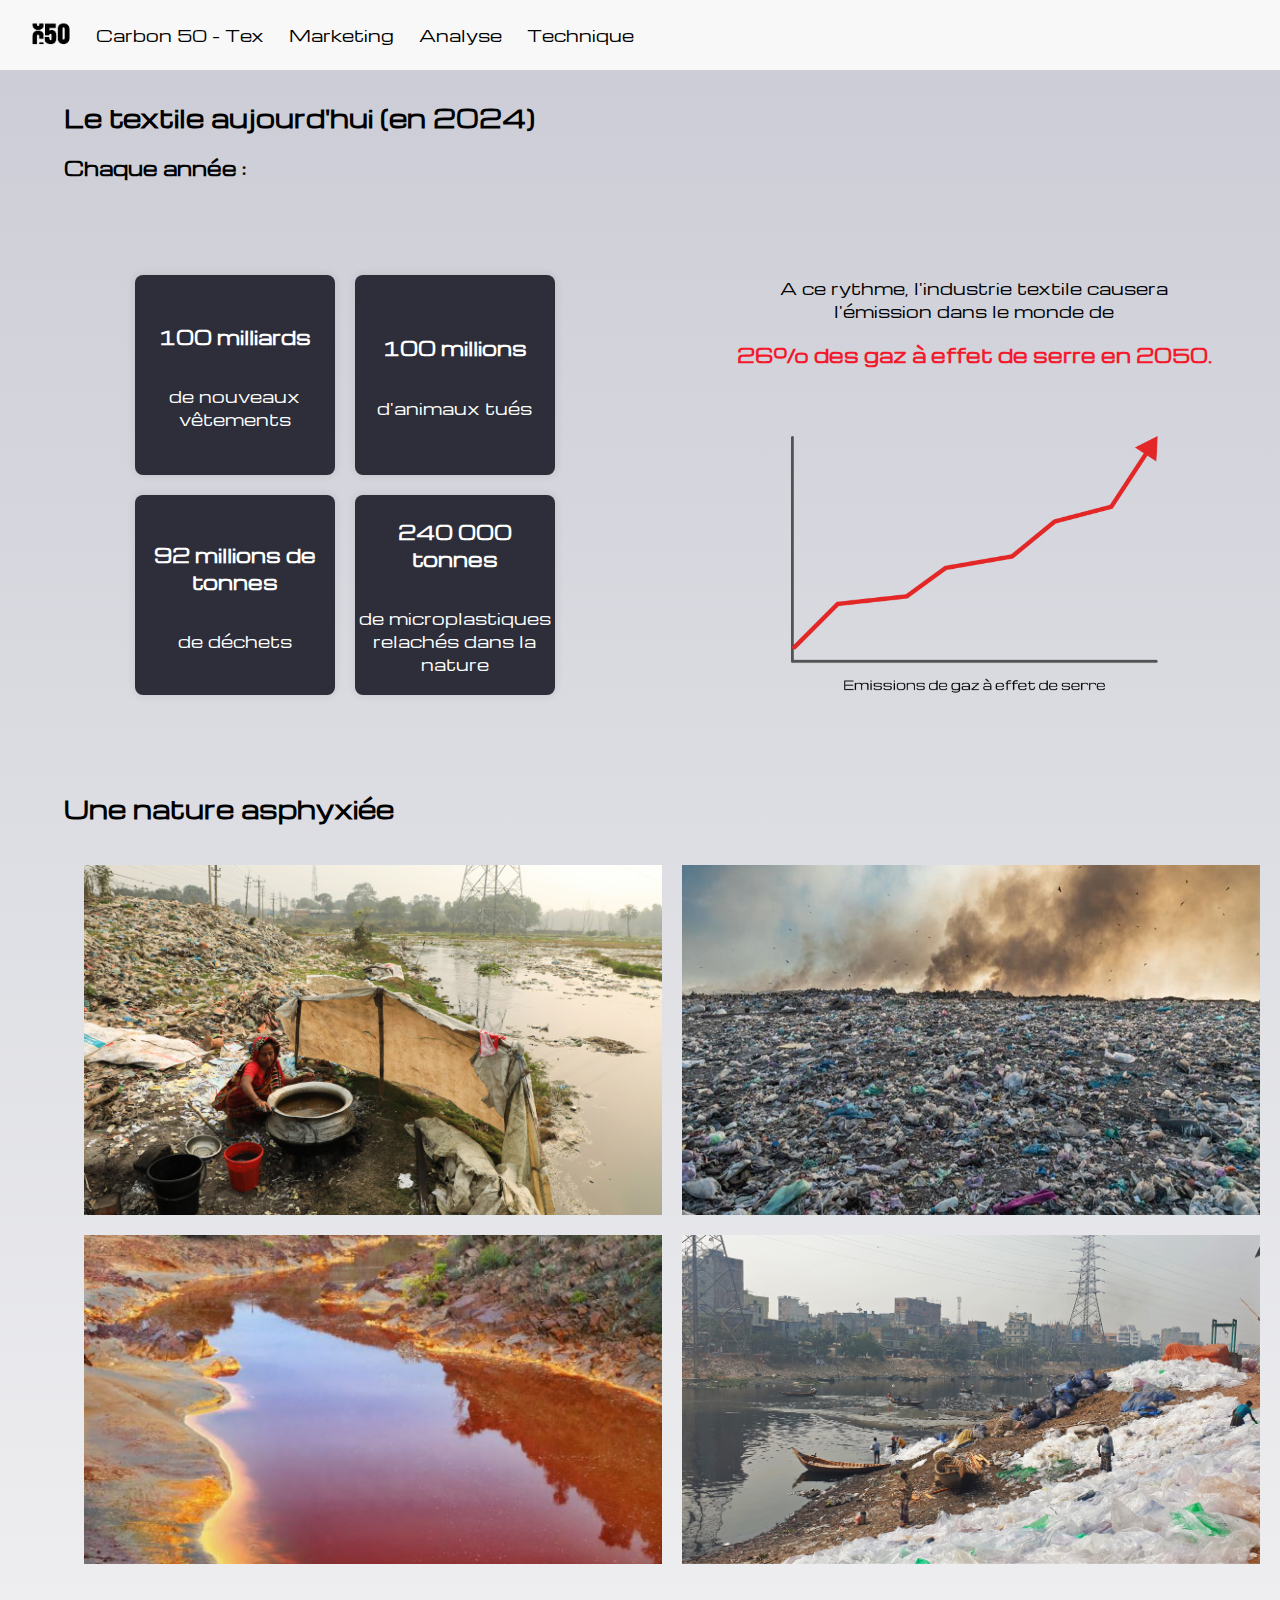
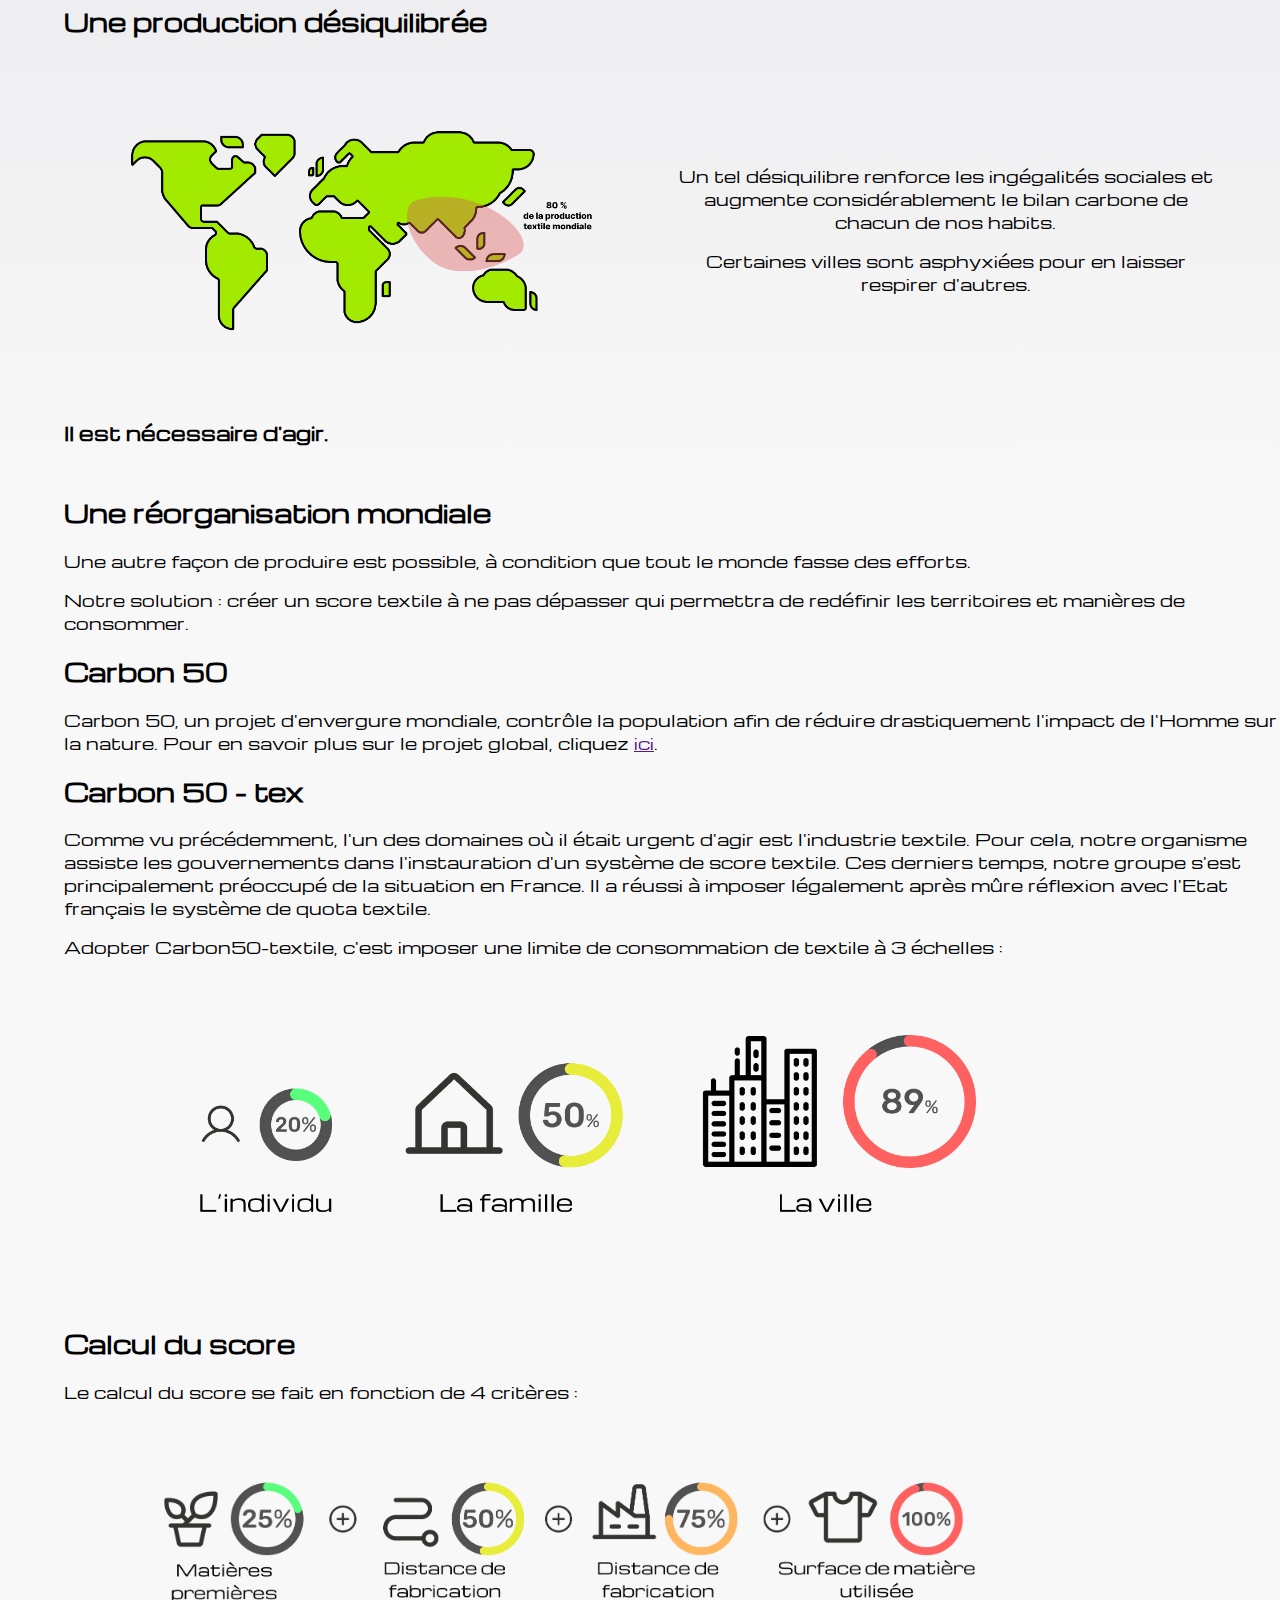
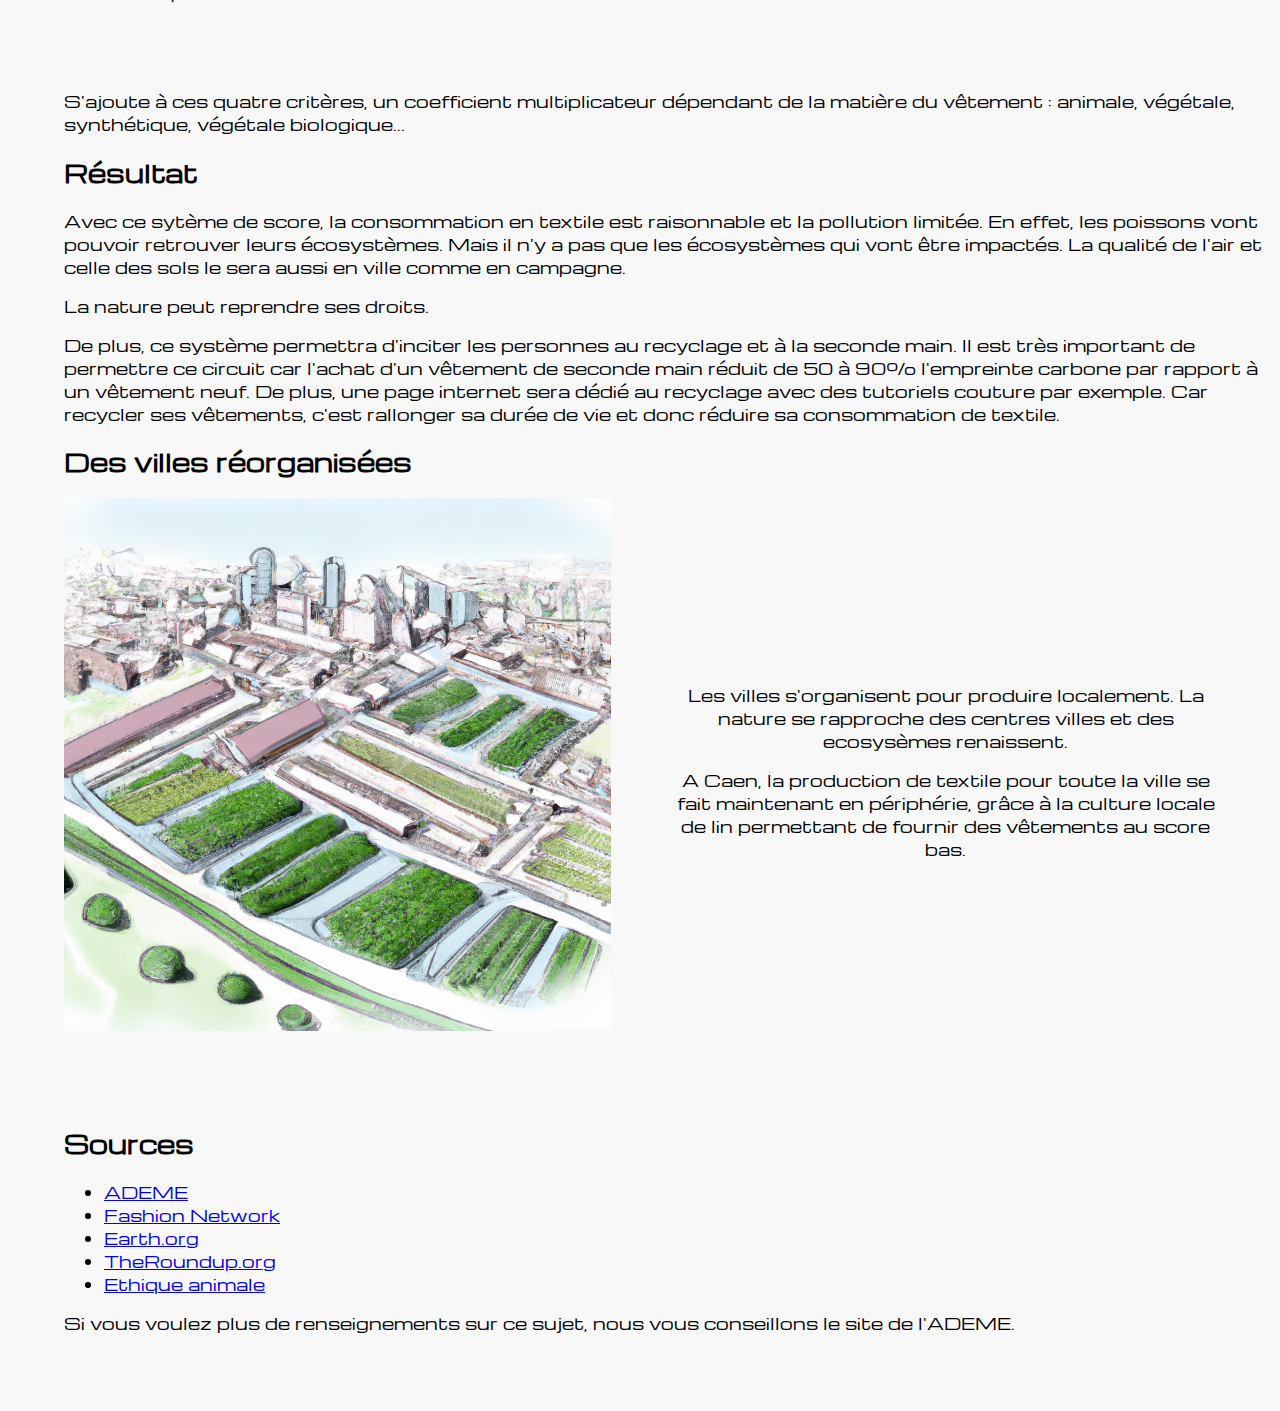
==== pages/analyse.html @ 2a88c311 "updating style" ====
<!DOCTYPE html>
<html lang="fr">

<head>
    <title>Analyse</title>
    <link rel="stylesheet" href="../analyse.css">
    <meta charset="utf-8">
</head>

<body>
    <header>
        <a href="../index.html"><img src="../assets/logoC50.png" class="logo-img"></a>
        <nav>
            <ul>
                <li><a href="../index.html">Carbon 50 - Tex</a></li>
                <li><a href="marketing.html">Marketing</a></li>
                <li><a href="analyse.html">Analyse</a></li>
                <li><a href="technique.html">Technique</a></li>
            </ul>
        </nav>
    </header>

    <div class="today-container">
        <div class="content">
            <h2>Le textile aujourd'hui (en 2024)</h2>
            <h3>Chaque année :</h3>
            <div class="origins-container">
                <div class="squares-container">
                    <div class="square">
                        <h3>100 milliards</h3>
                        <p>de nouveaux vêtements</p>
                    </div>

                    <div class="square">
                        <h3>100 millions</h3>
                        <p>d'animaux tués</p>
                    </div>

                    <div class="square">
                        <h3>92 millions de tonnes</h3>
                        <p>de déchets</p>
                    </div>

                    <div class="square">
                        <h3>240 000 tonnes</h3>
                        <p>de microplastiques relachés dans la nature</p>
                    </div>
                </div>
                <div class="text-container">
                    <p>A ce rythme, l'industrie textile causera l'émission dans le monde de </p>
                    <h3>26% des gaz à effet de serre en 2050.</h3>
                    <div class="curve-container">
                        <img src="../assets/emissions-courbe.png" alt="courbe des emissions de CO2">
                    </div>
                </div>
            </div>
        </div>

        <div class="content">
            <h2>Une nature asphyxiée</h2>
            <div class="picture-gallery">
                <div class="picture">
                    <img src="../assets/bengladesh1.jpeg" alt="Image 1">
                    <div class="overlay">
                        <h3>A Dhaka au Bengladesh, 1,6 millions de personnes travaillent pour l'industrie du textile.
                        </h3>
                        <h3>Le droit du travail n'est pas respecté et le salaire moyen est de seulement 83 euros par
                            mois.
                        </h3>
                    </div>
                </div>

                <div class="picture">
                    <img src="../assets/bengladesh2.jpg" alt="Image 2">
                    <div class="overlay">
                        <h3>Les usines de textiles rejettent chaque année 600 000 tonnes de déchets dans la nature.</h3>
                    </div>
                </div>

                <div class="picture">
                    <img src="../assets/bengladesh3.jpg" alt="Image 3">
                    <div class="overlay">
                        <h3>A Dhaka, 3 rivières ont été reconnues comme "biologiquement mortes".</h3>
                        <h3>L'eau y est non potable et non utilisable pour l'agriculture.</h3>
                        <h3>Les écosystèmes aquatiques ainsi que les vies humaines en sont menacées.</h3>
                    </div>
                </div>

                <div class="picture">
                    <img src="../assets/bengladesh4.jpg" alt="Image 4">
                    <div class="overlay">
                        <h3>Le Bengladesh est considéré comme le pays le plus pollué du monde.</h3>
                        <h3>A Dhaka, le taux de particules fines dans l'air est 13 fois supérieur aux limites
                            recommandées
                            par l'Organisation Mondiale de la Santé.</h3>
                    </div>
                </div>
            </div>
        </div>
        <div class="content">
            <h2>Une production désiquilibrée</h2>
            <div class="origins-container">
                <div class="worldMap-container">
                    <img src="../assets/World Map.png" alt="world map">
                </div>
                <div class="text-container">
                    <p>Un tel désiquilibre renforce les ingégalités sociales et augmente considérablement le bilan
                        carbone
                        de chacun de nos habits.</p>
                    <p>Certaines villes sont asphyxiées pour en laisser respirer d'autres.</p>
                </div>
            </div>
        </div>
        <div class="content">
            <h3>Il est nécessaire d'agir.</h3>
        </div>
    </div>

    <div class="content">
        <h2>Une réorganisation mondiale</h2>
        <p>Une autre façon de produire est possible, à condition que tout le monde fasse des efforts.</p>
        <p>Notre solution : créer un score textile à ne pas dépasser qui permettra de redéfinir les territoires et
            manières de consommer.</p>
    </div>

    <div class="content">
        <h2>Carbon 50</h2>
        <p>Carbon 50, un projet d'envergure mondiale, contrôle la population afin de réduire drastiquement l'impact de
            l'Homme sur la nature.
            Pour en savoir plus sur le projet global, cliquez <a href="" target="_blank">ici</a>.
        </p>
    </div>

    <div class="content">
        <h2>Carbon 50 - tex</h2>
        <p>Comme vu précédemment, l'un des domaines où il était urgent d'agir est l'industrie textile. Pour cela, notre
            organisme assiste les
            gouvernements dans l'instauration d'un système de score textile.
            Ces derniers temps, notre groupe s'est principalement préoccupé de la situation en France.
            Il a réussi à imposer légalement après mûre réflexion avec l'Etat français le système de quota textile.
        </p>

        <p>Adopter Carbon50-textile, c'est imposer une limite de consommation de textile à 3 échelles : </p>


        <div class="score-container">
            <img src="../assets/score.png" alt="score illustration">
        </div>
    </div>

    <div class="content">
        <h2>Calcul du score</h2>

        <p>Le calcul du score se fait en fonction de 4 critères :</p>

        <div class="score-container">
            <img src="../assets/calcul-score.png" alt="calcul de score">
        </div>
        <p>S'ajoute à ces quatre critères, un coefficient multiplicateur dépendant de la matière du vêtement : animale,
            végétale, synthétique, végétale biologique...</p>
    </div>

    <div class="content">
        <h2>Résultat</h2>
        <p>Avec ce sytème de score, la consommation en textile est raisonnable et la pollution limitée.
            En effet, les poissons vont pouvoir retrouver leurs écosystèmes. Mais il n'y a pas que les écosystèmes qui
            vont être impactés.
            La qualité de l'air et celle des sols le sera aussi en ville comme en campagne.
        </p>
        <p>La nature peut reprendre ses droits.</p>
        <p>De plus, ce système permettra d'inciter les personnes au recyclage et à la seconde main.
            Il est très important de permettre ce circuit car l'achat d'un vêtement de seconde main réduit de 50 à 90%
            l'empreinte carbone par rapport à un vêtement neuf.
            De plus, une page internet sera dédié au recyclage avec des tutoriels couture par exemple. Car recycler ses
            vêtements, c'est rallonger sa durée de vie et donc réduire sa consommation de textile.
        </p>
    </div>

    <div class="content">
        <h2>Des villes réorganisées</h2>

        <div class="origins-container">

            <div class="worldMap-container">
                <img src="../assets/caen-futur.png" alt="Caen en 2050">
            </div>

            <div class="text-container">
                <p>Les villes s'organisent pour produire localement. La nature se rapproche des centres villes et des
                    ecosysèmes renaissent.</p>
                <p>A Caen, la production de textile pour toute la ville se fait maintenant en périphérie, grâce à la
                    culture
                    locale de lin permettant de fournir des vêtements au score bas.
                </p>
            </div>
        </div>
    </div>

    <div class="content">
        <div class="sources-container">
            <h2>Sources</h2>

            <ul>
                <li><a href="https://librairie.ademe.fr/cadic/4367/lrdml_expo_affiche_a2_conception_version_def.pdf"
                        target="_blank">ADEME</a></li>
                <li><a href="https://fr.fashionnetwork.com/news/Le-bangladesh-pourrait-economiser-un-demi-milliard-de-dollars-en-recyclant-son-coton,1311708.html#:~:text=Une%20étude%20du%20CFP%20réalisée,tonnes%20de%20coton%20100%25%20pur."
                        target="_blank">Fashion Network</a></li>
                <li><a href="https://earth.org/statistics-about-fast-fashion-waste/" target="_blank">Earth.org</a></li>
                <li><a href="https://theroundup.org/textile-waste-statistics/" target="_blank">TheRoundup.org</a></li>
                <li><a href="https://www.animal-ethics.org/animaux-utilises-pour-habillement-introduction/#:~:text=Les%20élevages%20d'animaux%20à,des%20comportements%20stéréotypés%20et%20cannibales."
                        target="_blank">Ethique animale</a></li>
            </ul>
            <p>Si vous voulez plus de renseignements sur ce sujet, nous vous conseillons le site de l'ADEME.</p>
        </div>
    </div>
</body>

</html>
---- analyse.css ----
/* Defining font */
@font-face {
    font-family: 'Michroma';
    src: url('font/Michroma-Regular.woff2') format('woff2');
    font-weight: normal;
    font-style: normal;
}

header {
    display: flex;
    position: sticky;
    padding-left: 2%;
    padding-top: 10px;
    padding-bottom: 10px;
    top: 0;
    z-index: 1;
    left: 0;
    right: 0;
    height: 50px;
    line-height: 50px;
    background-color: #F8F8F8;
    font-family: 'Michroma', sans-serif;
}

header * {
    display: inline;
    height: 50px;
}

header ul {
    padding: 0;
}

header li {
    margin-left: 20px;
}

header a {
    color: black;
    text-decoration: none;
}

header a:hover {
    color: #BF0B1A;
}

body {
    background-color: #F8F8F8;
    font-family: 'Michroma', sans-serif;
    overflow-x:hidden;
    margin: 0;
}

.today-container {
    background: linear-gradient(180deg, rgba(204,205,214,1) 0%, rgba(248,248,248,1) 100%);
    padding-bottom: 10px;
    padding-top: 10px;
}

.origins-container {
    display: flex;
    justify-content: space-around;
    align-items: center;
}

.content {
    margin-left: 5%;
}

.squares-container {
    display: flex;
    flex-wrap: wrap;
    align-items: flex-start;
    width : 50%;
    margin-left: 5%;
}

.square {
    width: 200px;
    height: 200px;
    background-color: #2D2E39;
    margin: 10px;

    display: flex;
    flex-direction: column;
    justify-content: center;
    align-items: center;

    color : white;

    border-radius: 8px;
    box-shadow: 0 0 10px rgba(0, 0, 0, 0.1);
}

.square p, .square h3 {
    text-align: center;
}

.square:hover h3 {
    color : #f21a2c;
}

.text-container {
    width: 45%;
    padding : 5%;
    text-align: center;
}

.text-container h3 {
    text-align: center;
}

.curve-container img {
    flex: 1;
    width : 75%;
    padding-top: 10%;
}

.text-container h3 {
    color: #f21a2c;
}

/*Picture gallery*/

.picture-gallery {
    display: grid;
    grid-template-columns: repeat(2, 1fr);
    gap: 20px;
    padding: 20px;
}

.picture {
    position: relative;
    overflow: hidden;
}

.picture img {
    width: 100%;
    transition: transform 0.3s;
    object-fit: over;
    height: 100%;
}

.overlay {
    position: absolute;
    top: 0;
    left: 0;
    width: 100%;
    height: 100%;
    display: flex;
    flex-direction: column;
    justify-content: center;
    align-items: center;
    background: rgba(0, 0, 0, 0.7);
    opacity: 0;
    transition: opacity 0.3s;
}

.overlay h3 {
    color: #fff;
    margin: 0;
    padding: 2%;
}

.picture:hover img {
    transform: scale(1.1);
}

.picture:hover .overlay {
    opacity: 1;
}
/* end of image gallery */

.worldMap-container img {
    width: 100%;
    height: auto;
}

.worldMap-container {
    display: flex;
    flex-wrap: wrap;
    align-items: flex-start;
    width : 45%;
}

.score-container img {
    width : 70%;
    padding: 5%;
}

.sources-container {
    padding-bottom: 5%;
    padding-top: 5%;
}
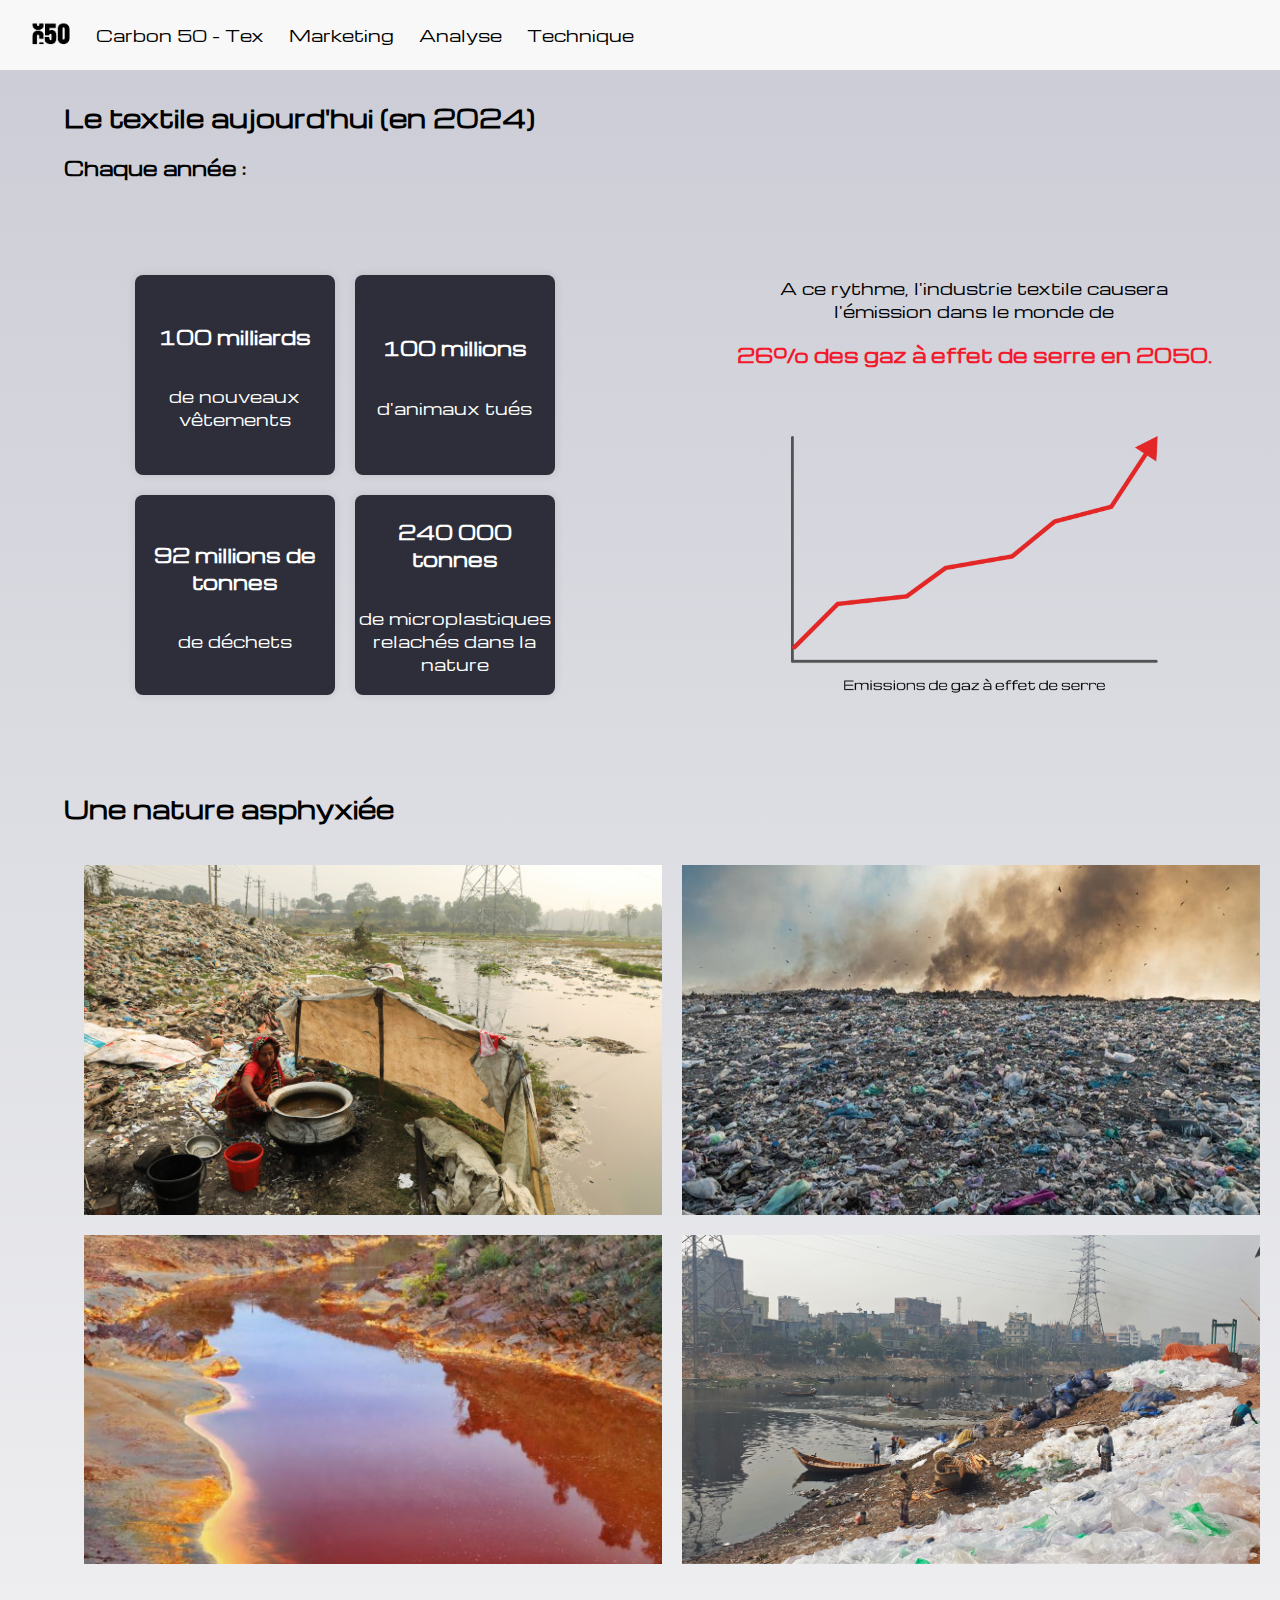
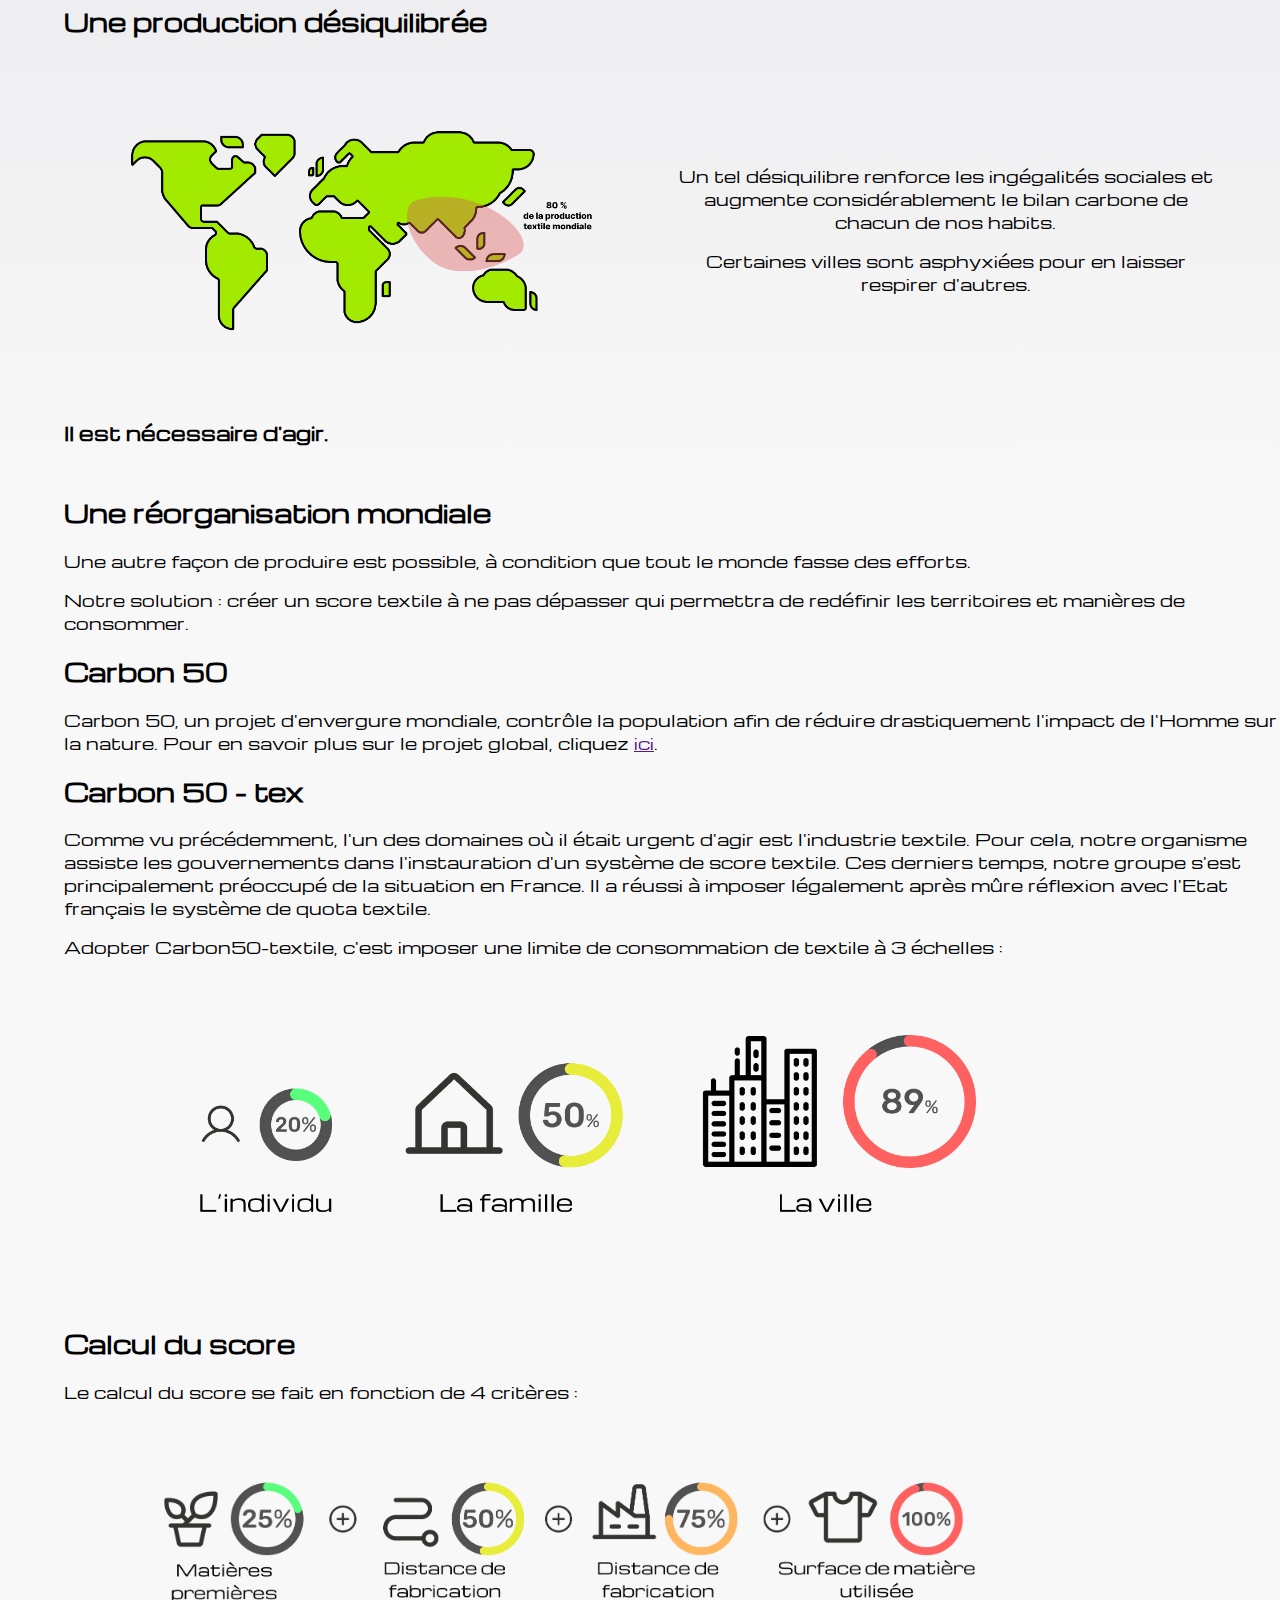
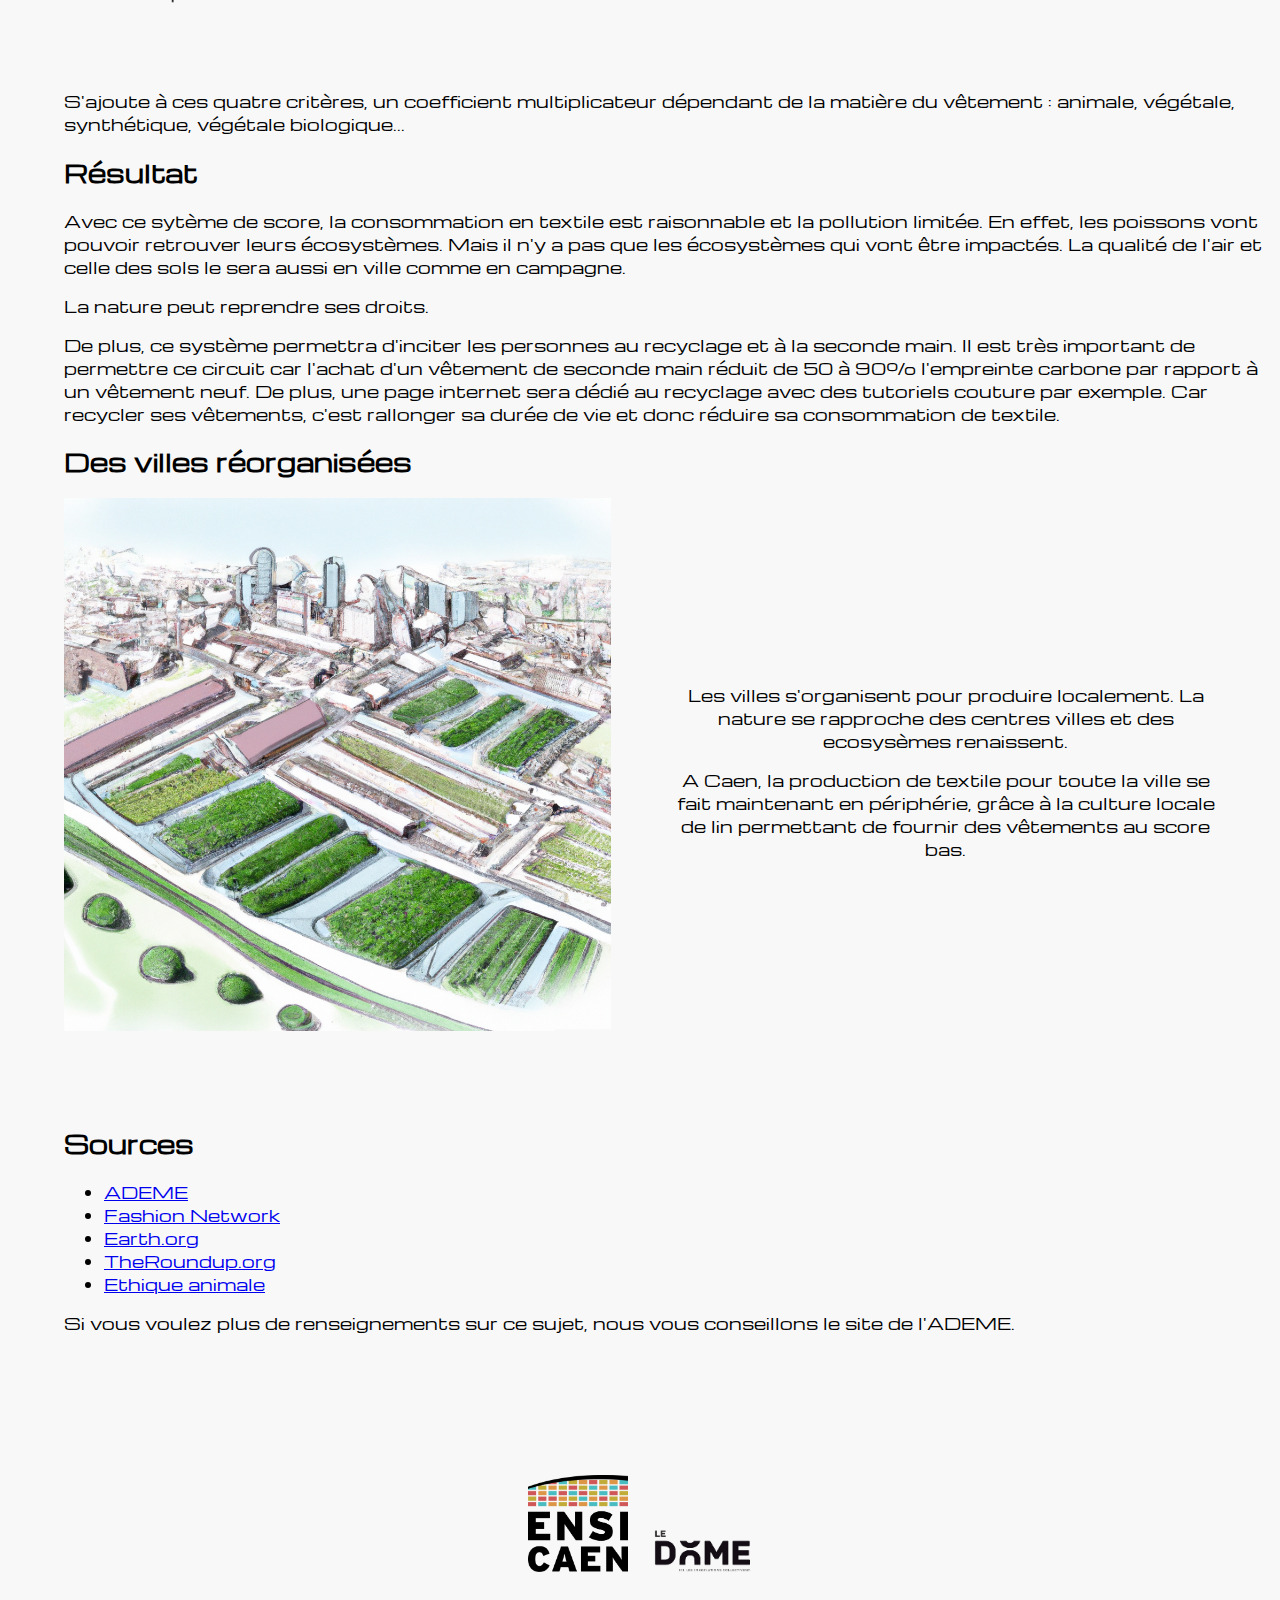
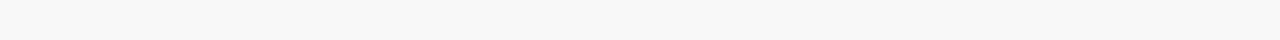
==== commit 947d7895: "updating story stylling" ====
--- a/pages/analyse.html
+++ b/pages/analyse.html
@@ -213,7 +213,12 @@
             <p>Si vous voulez plus de renseignements sur ce sujet, nous vous conseillons le site de l'ADEME.</p>
         </div>
     </div>
+
+    <footer>
+        <img class="logo" src="../assets/ensi.png" alt="Ensi Caen">
+        <img class="logo" src="../assets/dome.png" alt="Le dome">
+    </footer>
+
 </body>
 
-</html>
-
+</html>--- a/analyse.css
+++ b/analyse.css
@@ -47,12 +47,12 @@
 body {
     background-color: #F8F8F8;
     font-family: 'Michroma', sans-serif;
-    overflow-x:hidden;
+    overflow-x: hidden;
     margin: 0;
 }
 
 .today-container {
-    background: linear-gradient(180deg, rgba(204,205,214,1) 0%, rgba(248,248,248,1) 100%);
+    background: linear-gradient(180deg, rgba(204, 205, 214, 1) 0%, rgba(248, 248, 248, 1) 100%);
     padding-bottom: 10px;
     padding-top: 10px;
 }
@@ -71,7 +71,7 @@
     display: flex;
     flex-wrap: wrap;
     align-items: flex-start;
-    width : 50%;
+    width: 50%;
     margin-left: 5%;
 }
 
@@ -86,23 +86,24 @@
     justify-content: center;
     align-items: center;
 
-    color : white;
+    color: white;
 
     border-radius: 8px;
     box-shadow: 0 0 10px rgba(0, 0, 0, 0.1);
 }
 
-.square p, .square h3 {
+.square p,
+.square h3 {
     text-align: center;
 }
 
 .square:hover h3 {
-    color : #f21a2c;
+    color: #f21a2c;
 }
 
 .text-container {
     width: 45%;
-    padding : 5%;
+    padding: 5%;
     text-align: center;
 }
 
@@ -112,7 +113,7 @@
 
 .curve-container img {
     flex: 1;
-    width : 75%;
+    width: 75%;
     padding-top: 10%;
 }
 
@@ -169,6 +170,7 @@
 .picture:hover .overlay {
     opacity: 1;
 }
+
 /* end of image gallery */
 
 .worldMap-container img {
@@ -180,11 +182,11 @@
     display: flex;
     flex-wrap: wrap;
     align-items: flex-start;
-    width : 45%;
+    width: 45%;
 }
 
 .score-container img {
-    width : 70%;
+    width: 70%;
     padding: 5%;
 }
 
@@ -193,3 +195,14 @@
     padding-top: 5%;
 }
 
+footer {
+    background-color: #F8F8F8;
+    padding: 5%;
+    text-align: center;
+}
+
+.logo {
+    width: 100px;
+    height: auto;
+    margin: 0 10px;
+}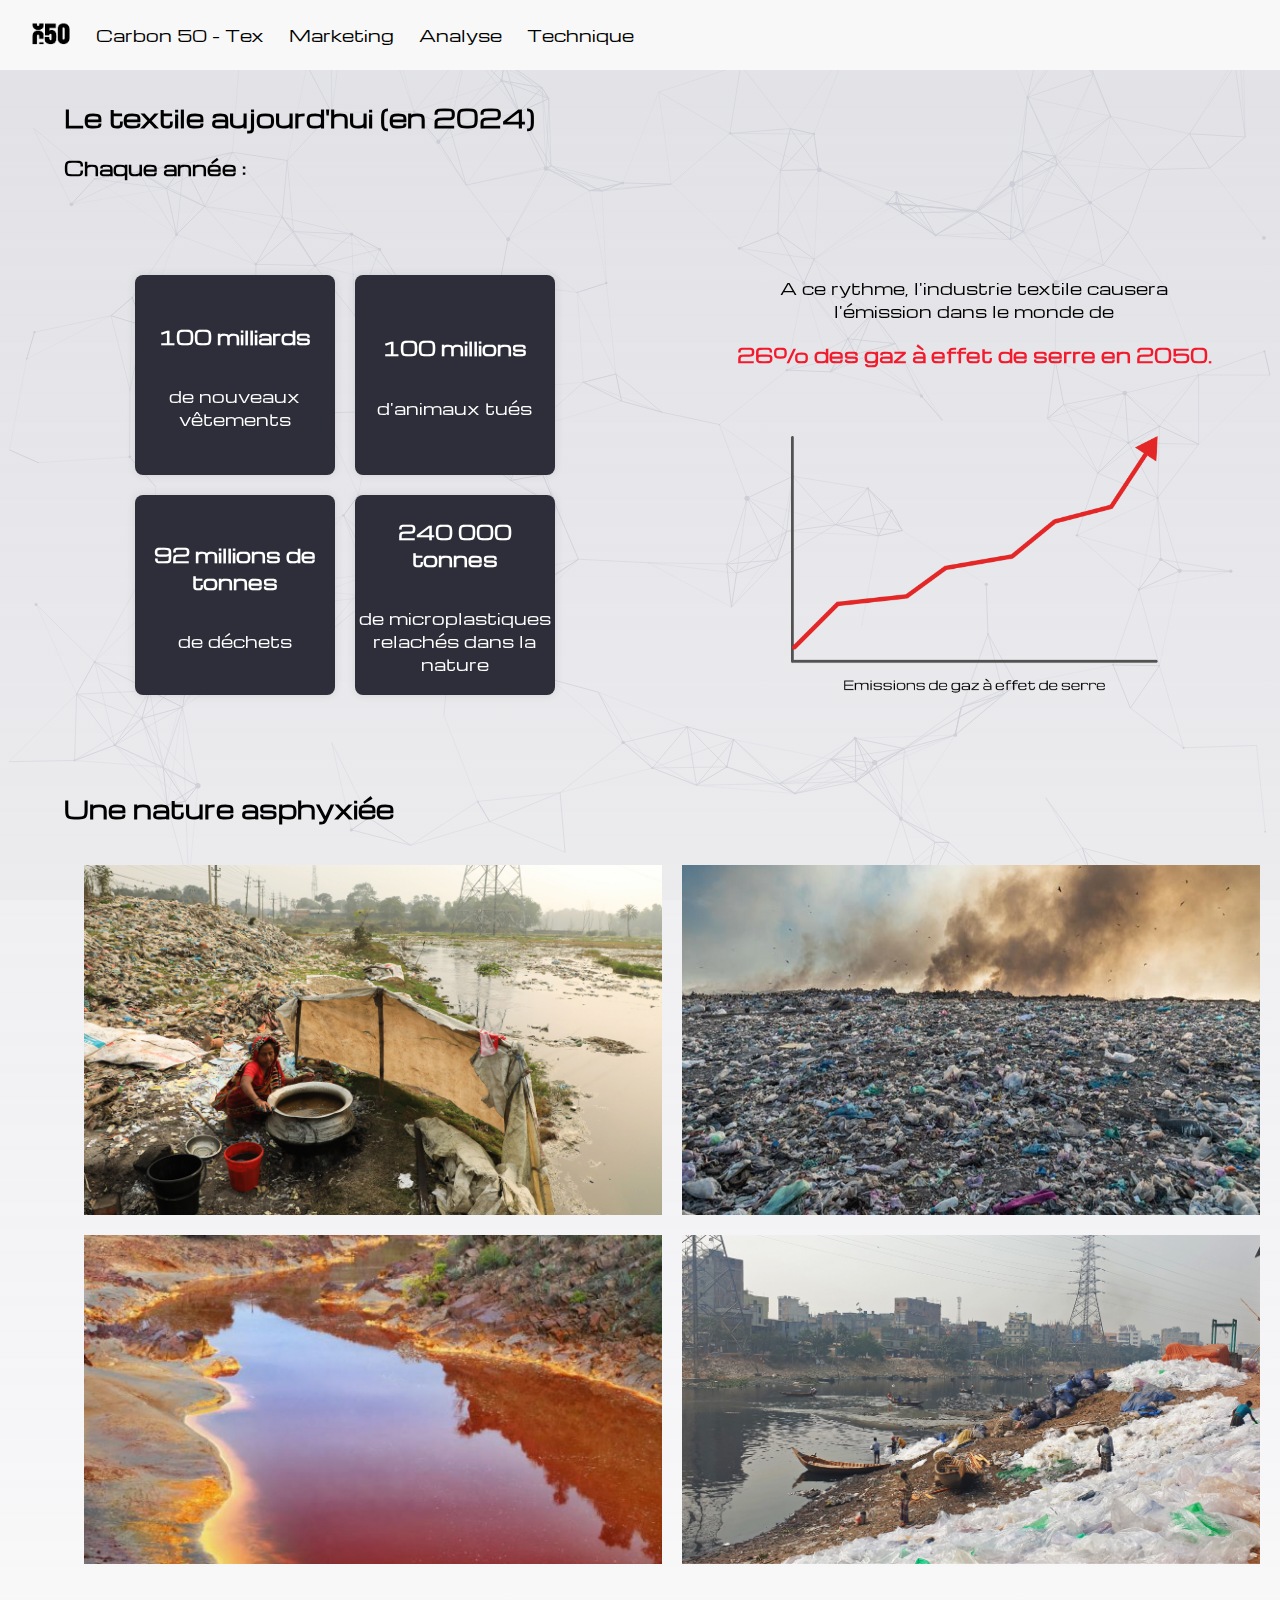
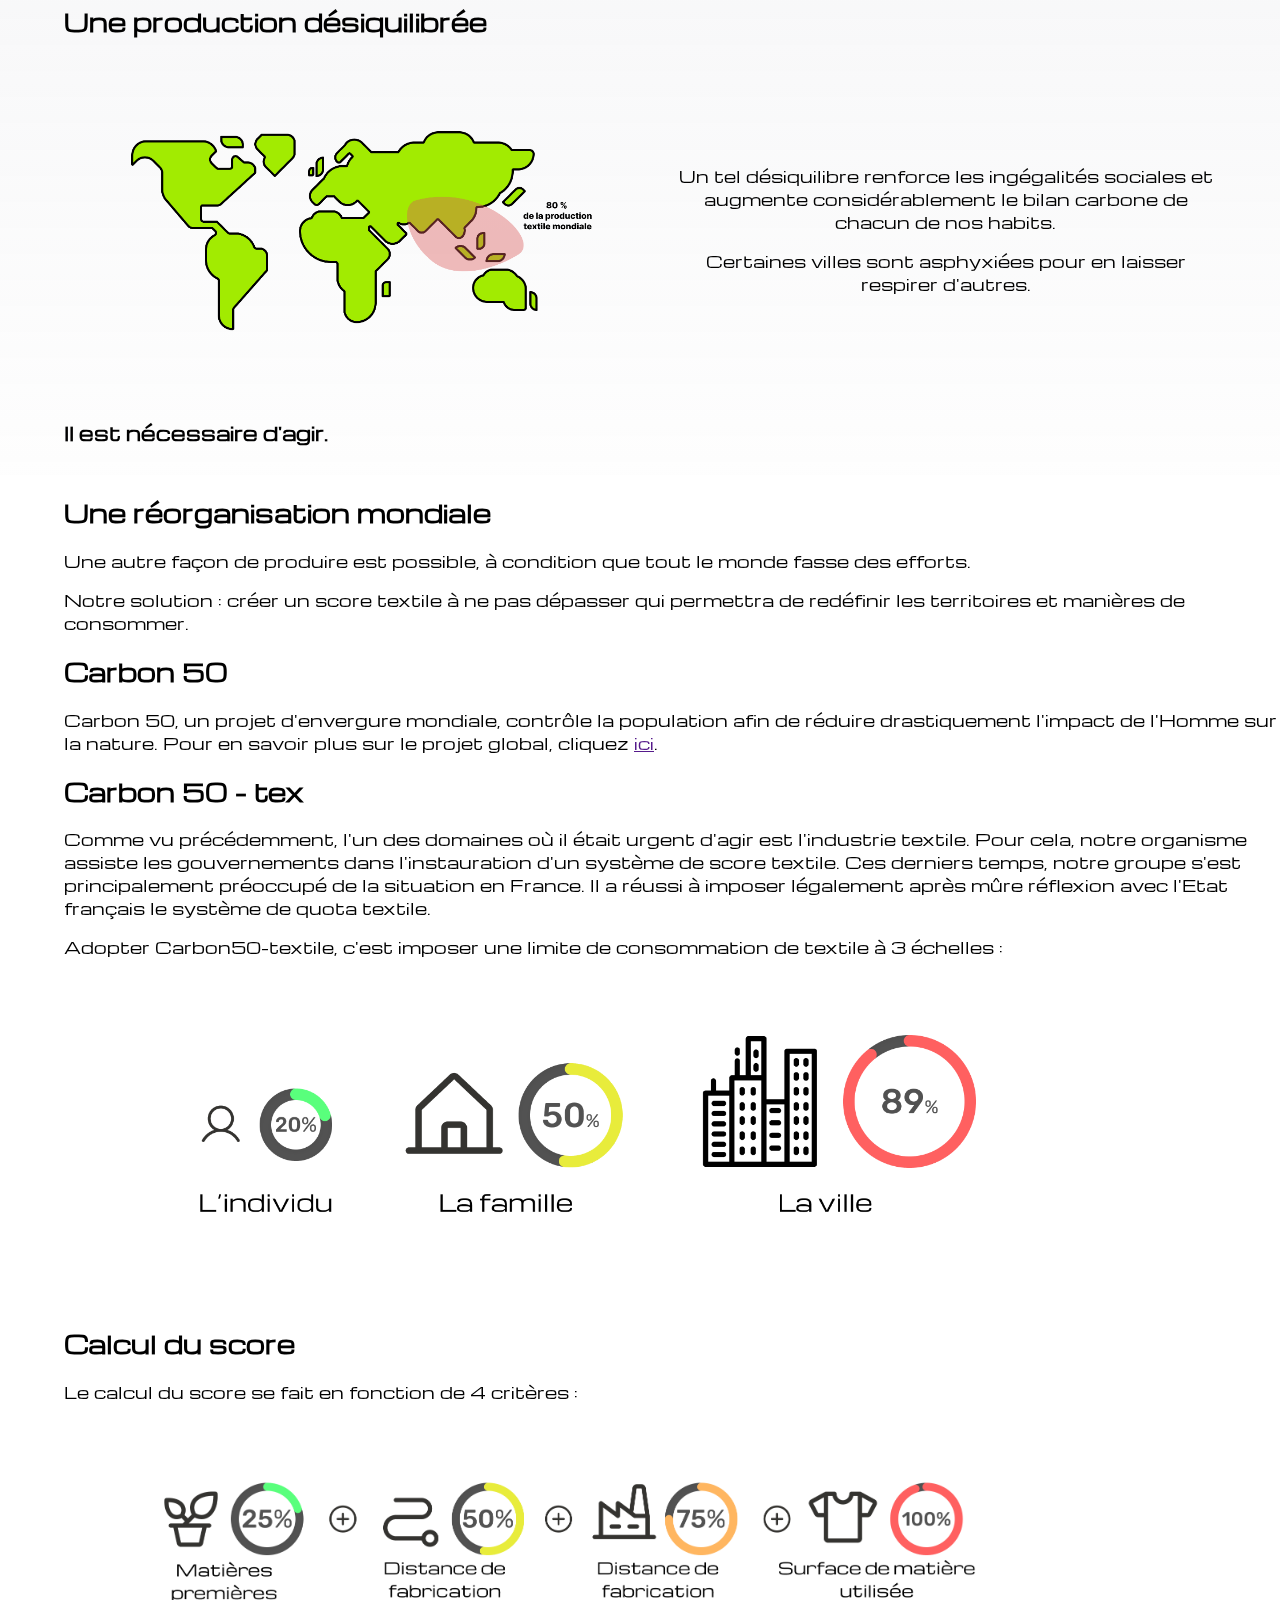
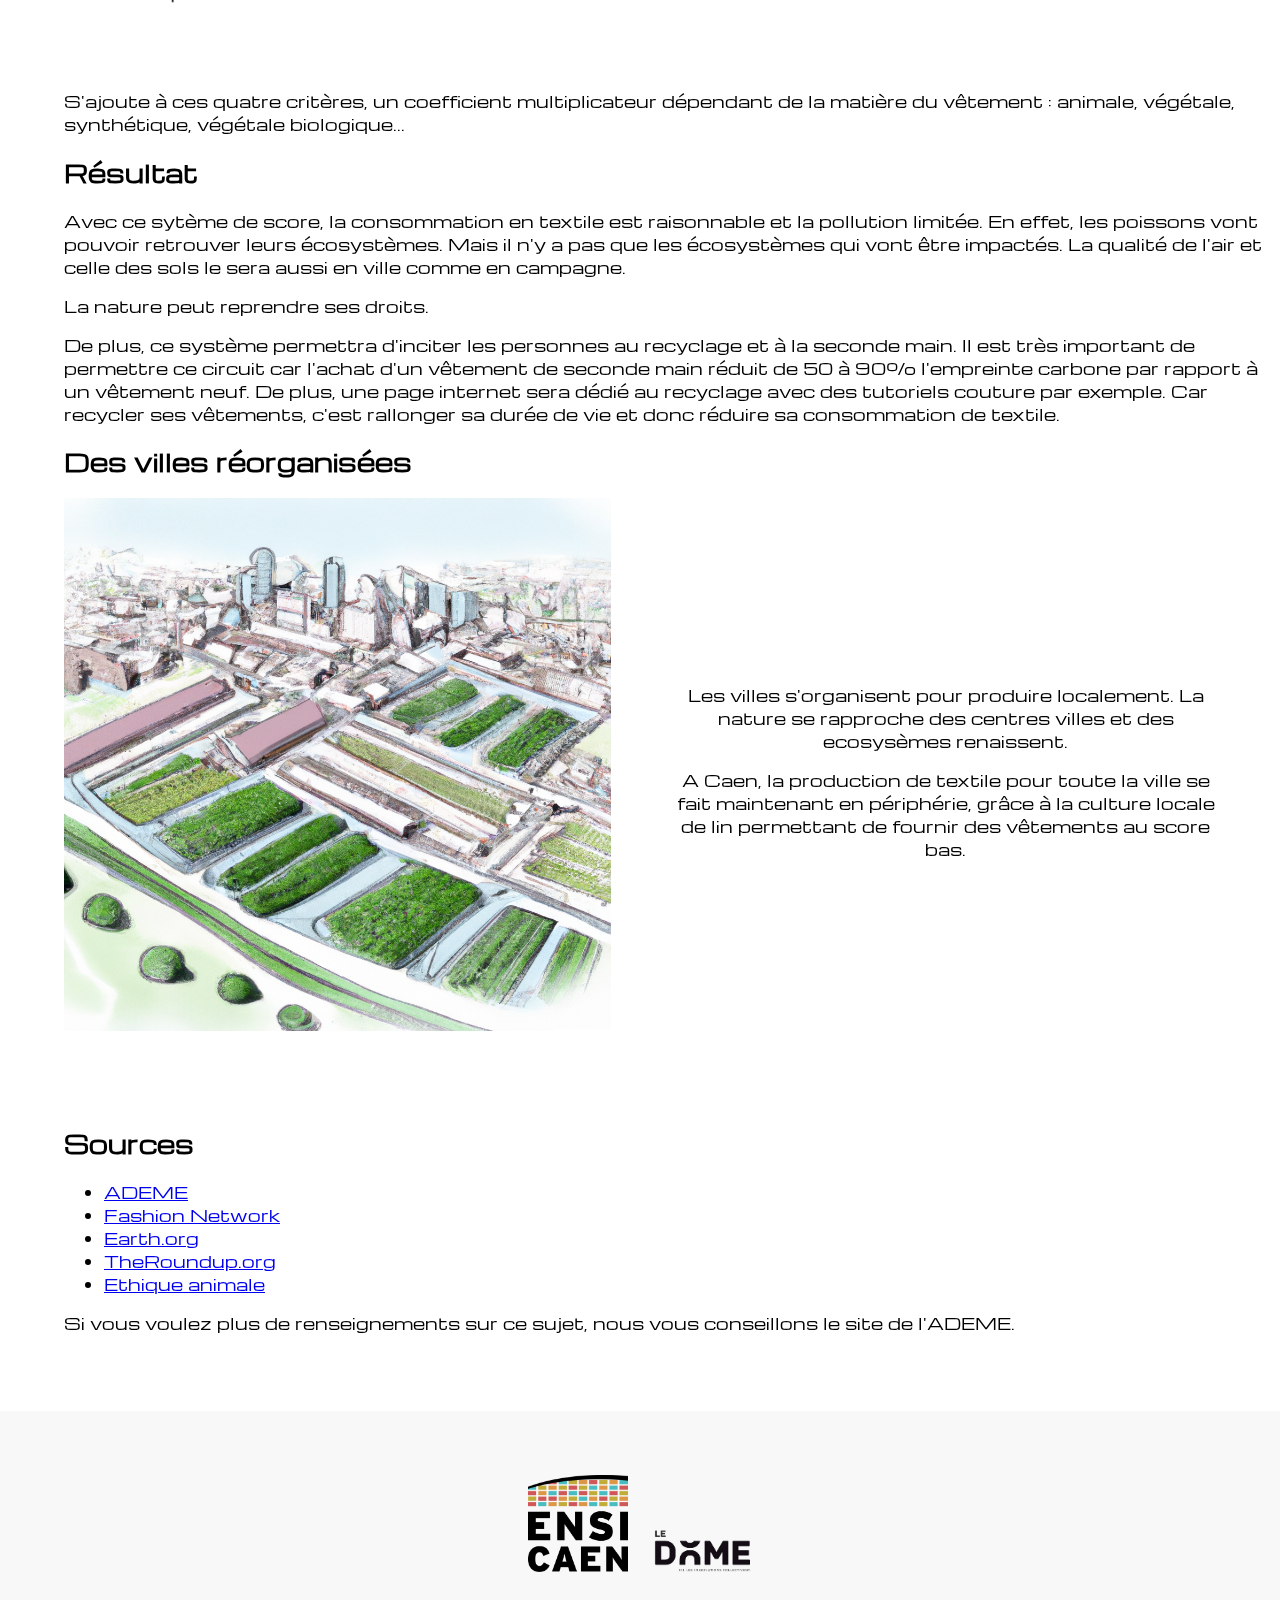
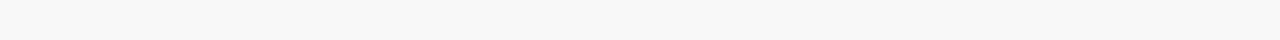
==== commit 6b897eab: "updating analyse style" ====
--- a/pages/analyse.html
+++ b/pages/analyse.html
@@ -8,6 +8,22 @@
 </head>
 
 <body>
+
+    <script>
+        window.
+            onload
+            = function () {
+                Particles.
+                    init
+                    ({
+                        selector:
+                            '.background',
+                        resize: true
+
+                    });
+            };
+    </script>
+
     <header>
         <a href="../index.html"><img src="../assets/logoC50.png" class="logo-img"></a>
         <nav>
@@ -219,6 +235,9 @@
         <img class="logo" src="../assets/dome.png" alt="Le dome">
     </footer>
 
+    <canvas class="background"></canvas>
+    <script src="../particles/particles.min.js"></script>
+
 </body>
 
 </html>--- a/analyse.css
+++ b/analyse.css
@@ -45,14 +45,23 @@
 }
 
 body {
-    background-color: #F8F8F8;
     font-family: 'Michroma', sans-serif;
     overflow-x: hidden;
     margin: 0;
 }
 
+.background {
+    position: fixed;
+    top: 0;
+    left: 0;
+    width: 100%;
+    height: 100%;
+    z-index: -1;
+    background-color: #F8F8F8;
+}
+
 .today-container {
-    background: linear-gradient(180deg, rgba(204, 205, 214, 1) 0%, rgba(248, 248, 248, 1) 100%);
+    background: linear-gradient(180deg, rgba(204, 205, 214, 0.5) 0%, rgba(248, 248, 248, 0.2) 100%);
     padding-bottom: 10px;
     padding-top: 10px;
 }
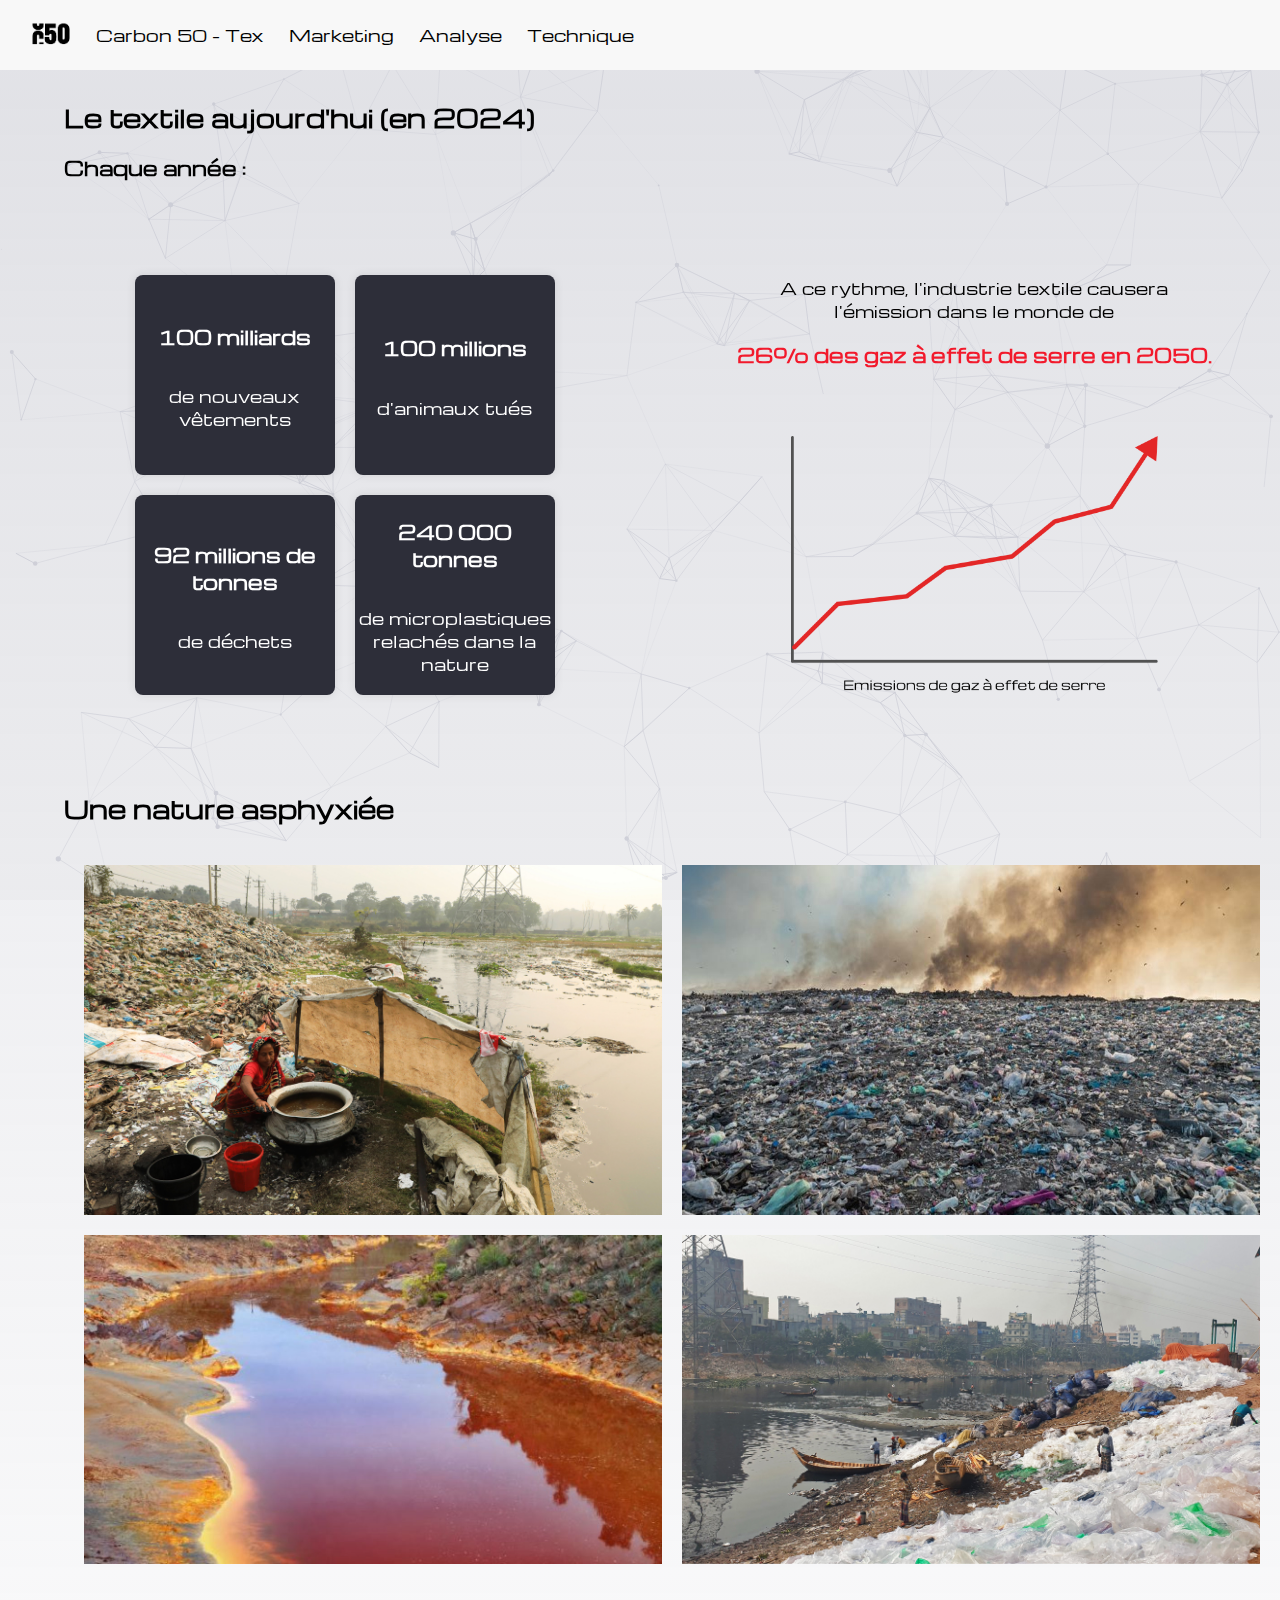
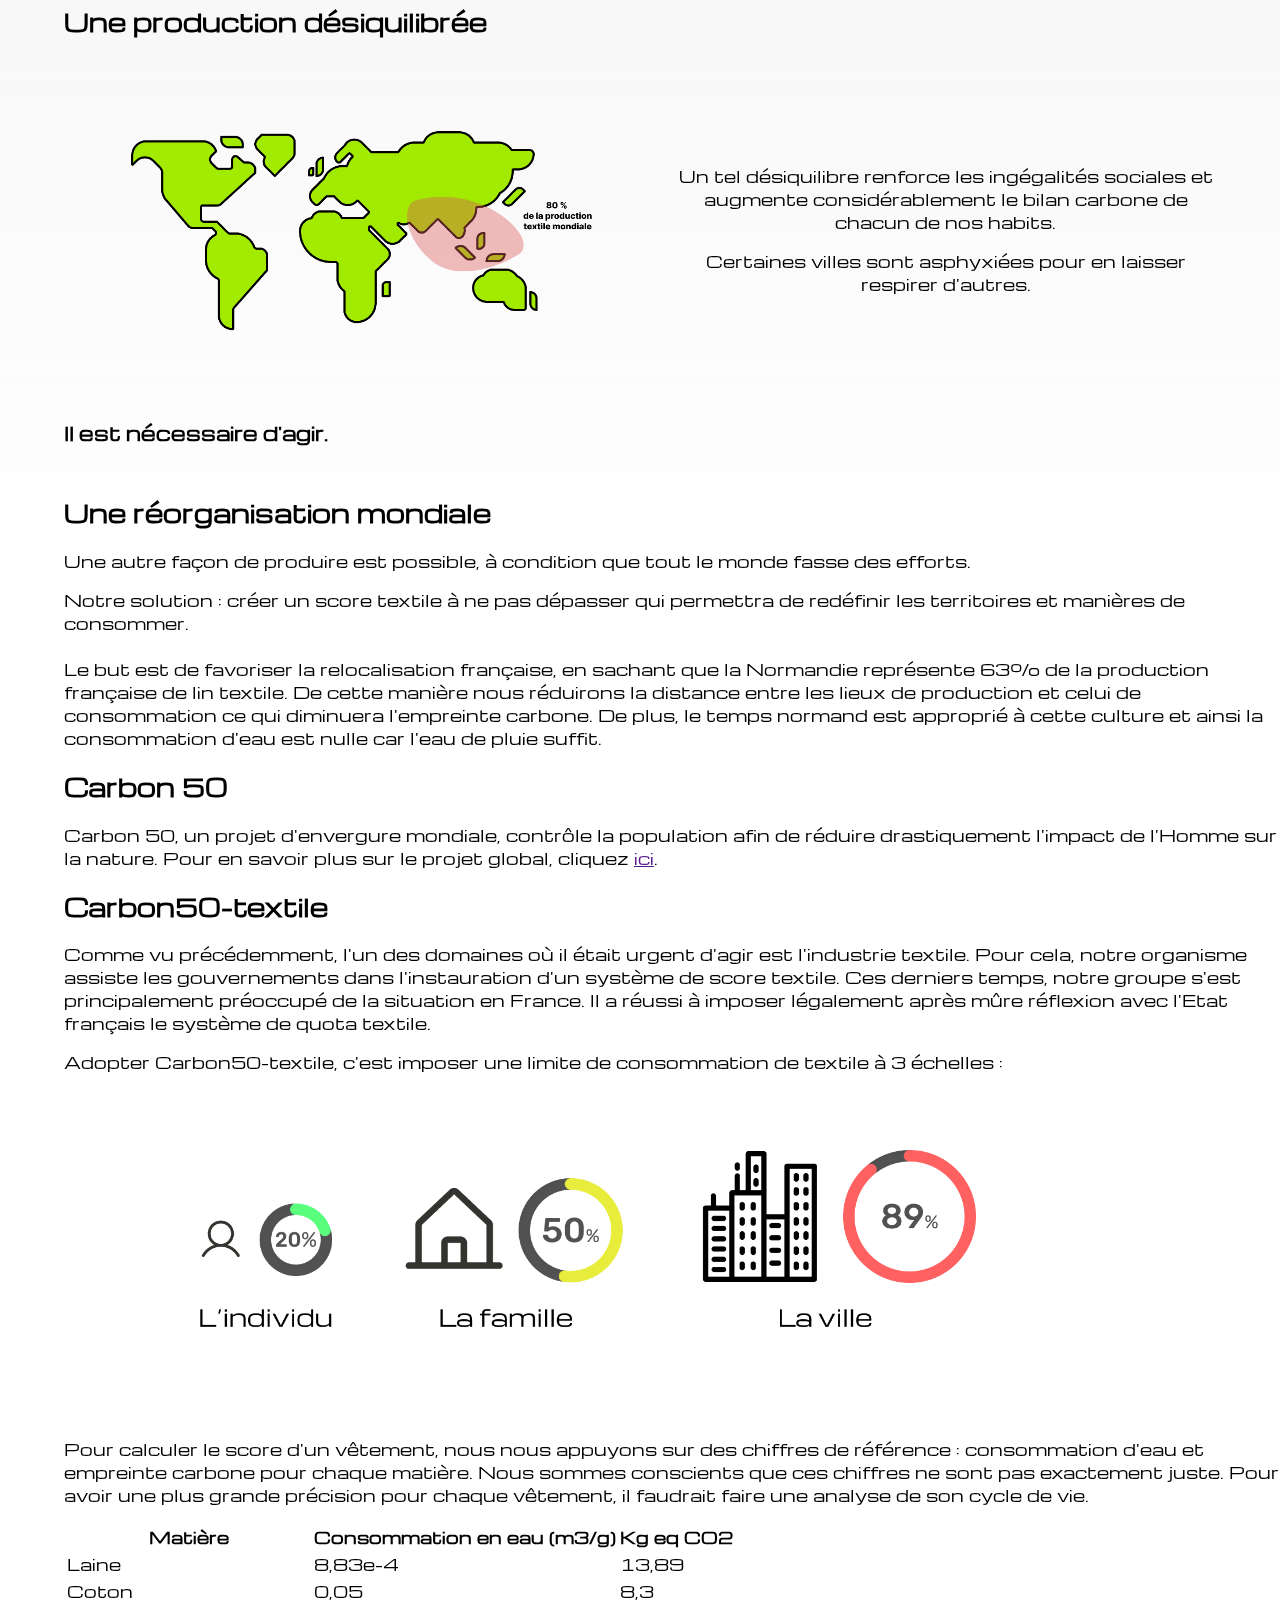
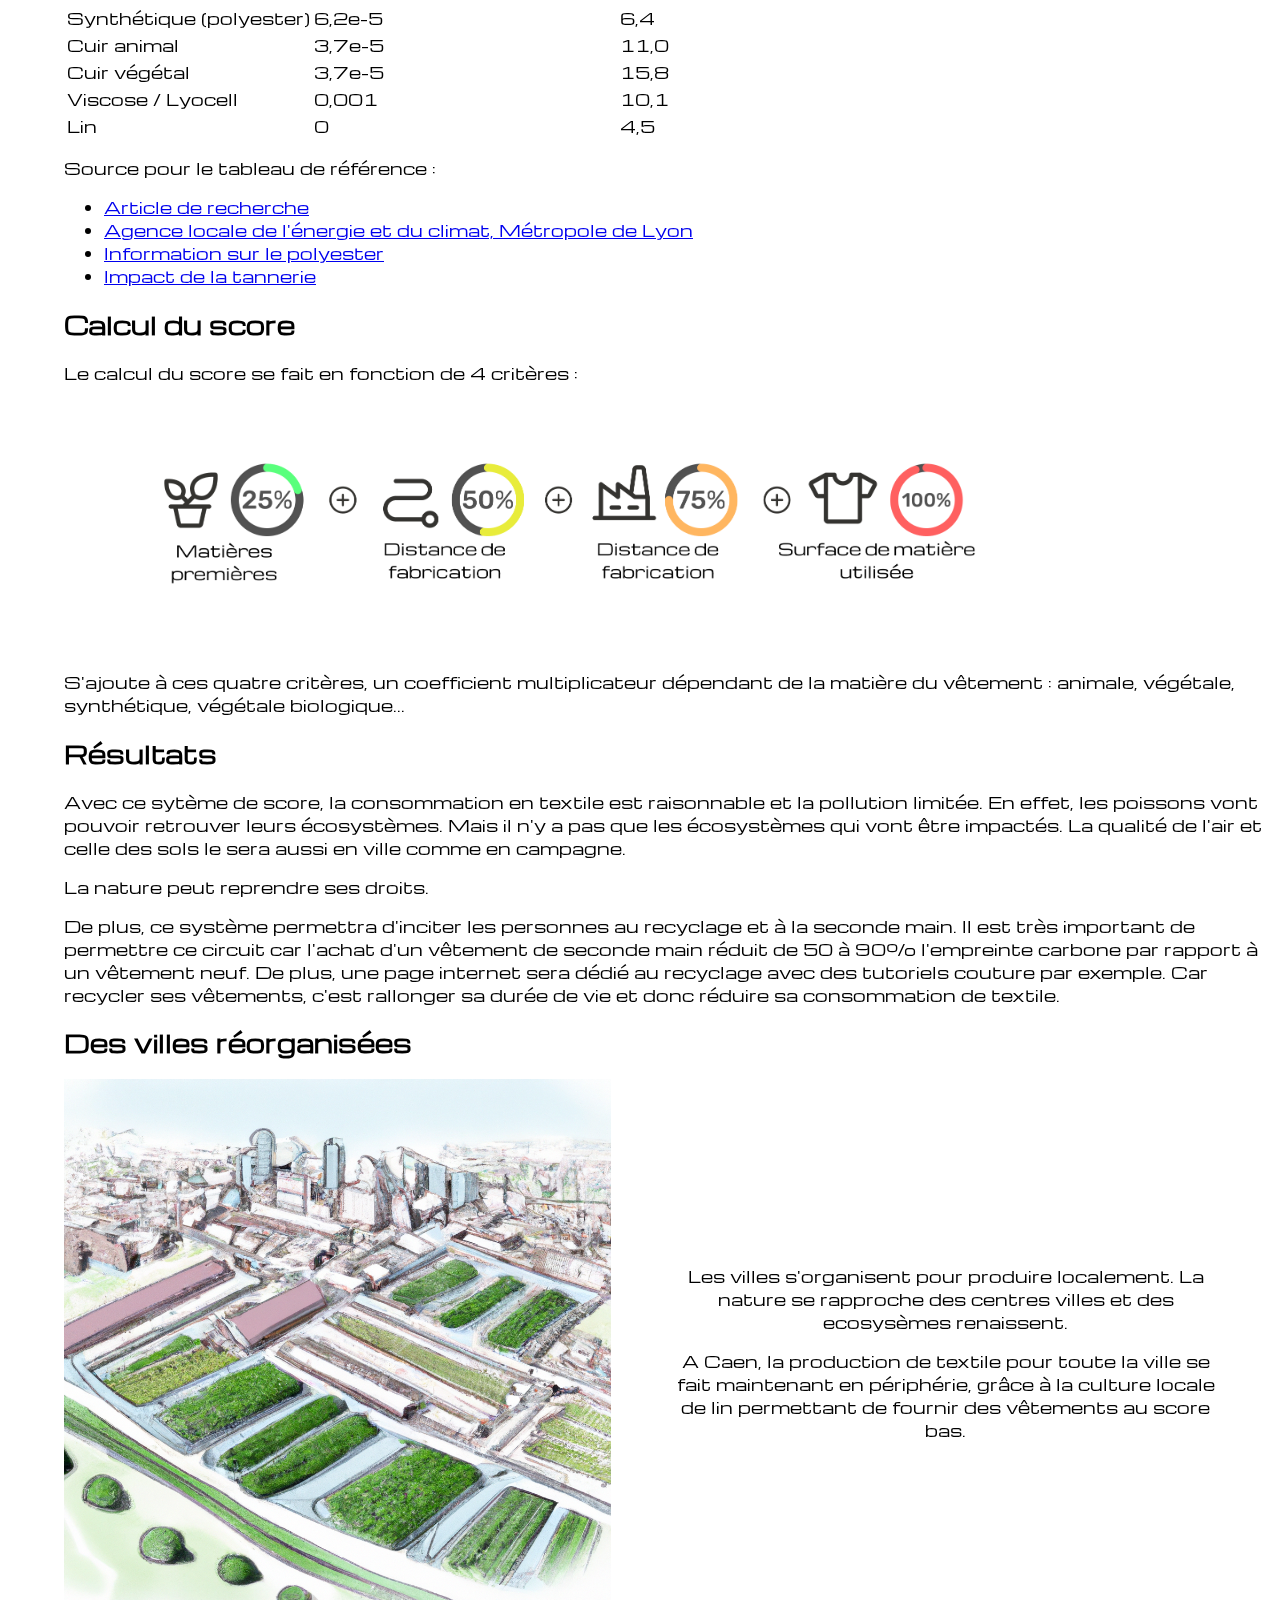
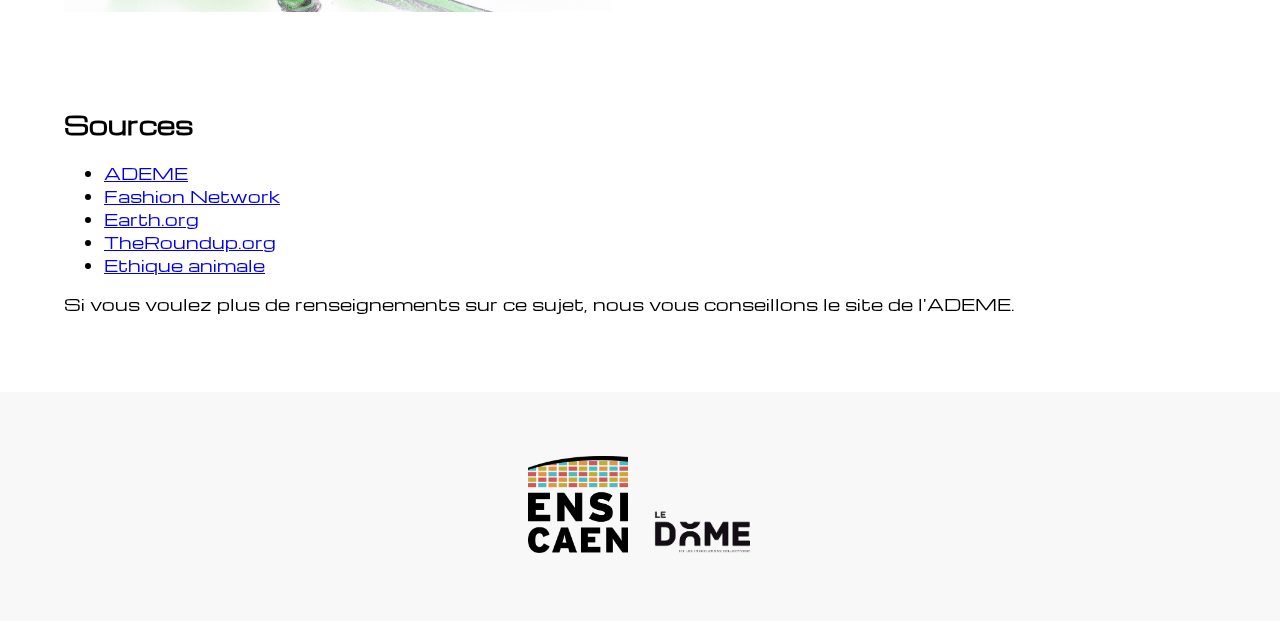
==== commit 3123a425: "analyse" ====
--- a/pages/analyse.html
+++ b/pages/analyse.html
@@ -136,7 +136,13 @@
         <h2>Une réorganisation mondiale</h2>
         <p>Une autre façon de produire est possible, à condition que tout le monde fasse des efforts.</p>
         <p>Notre solution : créer un score textile à ne pas dépasser qui permettra de redéfinir les territoires et
-            manières de consommer.</p>
+            manières de consommer.
+            <br>
+            <br>
+        Le but est de favoriser la relocalisation française, en sachant que la Normandie représente 63% de la production française de lin textile.
+        De cette manière nous réduirons la distance entre les lieux de production et celui de consommation ce qui diminuera l'empreinte carbone.
+        De plus, le temps normand est approprié à cette culture et ainsi la consommation d'eau est nulle car l'eau de pluie suffit.
+    </p>
     </div>
 
     <div class="content">
@@ -148,7 +154,7 @@
     </div>
 
     <div class="content">
-        <h2>Carbon 50 - tex</h2>
+        <h2>Carbon50-textile</h2>
         <p>Comme vu précédemment, l'un des domaines où il était urgent d'agir est l'industrie textile. Pour cela, notre
             organisme assiste les
             gouvernements dans l'instauration d'un système de score textile.
@@ -162,6 +168,61 @@
         <div class="score-container">
             <img src="../assets/score.png" alt="score illustration">
         </div>
+
+        <p>Pour calculer le score d'un vêtement, nous nous appuyons sur des chiffres de référence : consommation d'eau et empreinte carbone pour chaque matière. Nous sommes conscients que ces chiffres ne sont pas exactement juste. 
+            Pour avoir une plus grande précision pour chaque vêtement, il faudrait faire une analyse de son cycle de vie.
+            <br>
+            <table>
+                <tr>
+                    <th>Matière</th>
+                    <th>Consommation en eau (m3/g)</th>
+                    <th>Kg eq CO2</th>
+                </tr>
+                <tr>
+                    <td>Laine</td>
+                    <td>8,83e-4</td>
+                    <td>13,89</td>
+                </tr>
+                <tr>
+                    <td>Coton</td>
+                    <td>0,05</td>
+                    <td>8,3</td>
+                </tr>
+                <tr>
+                    <td>Synthétique (polyester)</td>
+                    <td>6,2e-5</td>
+                    <td>6,4</td>
+                </tr>
+                <tr>
+                    <td>Cuir animal</td>
+                    <td>3,7e-5</td>
+                    <td>11,0</td>
+                </tr>
+                <tr>
+                    <td>Cuir végétal</td>
+                    <td>3,7e-5</td>
+                    <td>15,8</td>
+                </tr>
+                <tr>
+                    <td>Viscose / Lyocell</td>
+                    <td>0,001</td>
+                    <td>10,1</td>
+                </tr>
+                <tr>
+                    <td>Lin</td>
+                    <td>0</td>
+                    <td>4,5</td>
+                </tr>
+            </table>
+        </p>
+        <p>Source pour le tableau de référence : 
+            <ul>
+                <li><a href="https://www.researchgate.net/figure/Average-water-consumption-for-various-types-of-fabric_tbl5_281104248">Article de recherche</a></li>
+                <li><a href="https://www.alec-lyon.org/2700-litres-deau-dans-mon-t-shirt/">Agence locale de l'énergie et du climat, Métropole de Lyon</a></li>
+                <li><a href="https://www.jongstit.com/en/blog/resources-consumption">Information sur le polyester</a></li>
+                <li><a href="https://www.one4leather.com/article/water-usage-in-leather-tanneries">Impact de la tannerie</a></li>
+            </ul>
+        </p>
     </div>
 
     <div class="content">
@@ -177,7 +238,7 @@
     </div>
 
     <div class="content">
-        <h2>Résultat</h2>
+        <h2>Résultats</h2>
         <p>Avec ce sytème de score, la consommation en textile est raisonnable et la pollution limitée.
             En effet, les poissons vont pouvoir retrouver leurs écosystèmes. Mais il n'y a pas que les écosystèmes qui
             vont être impactés.
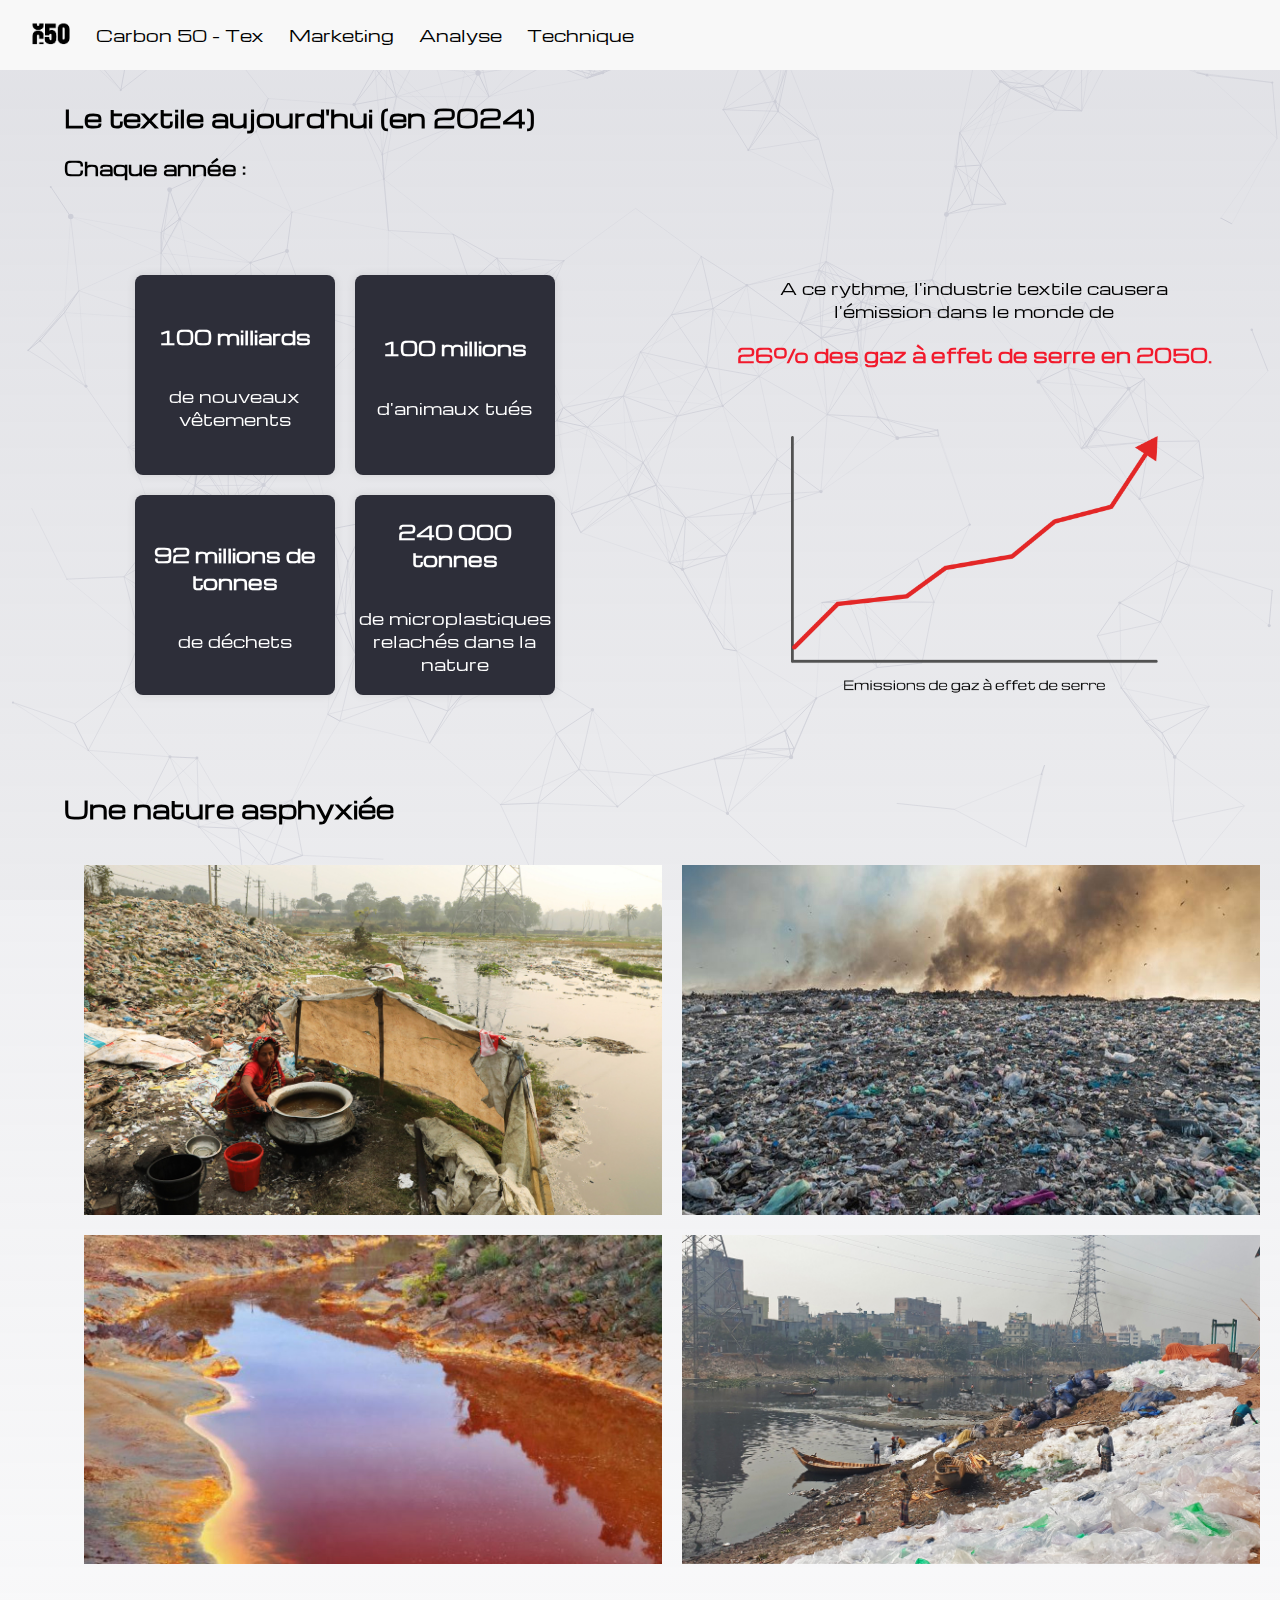
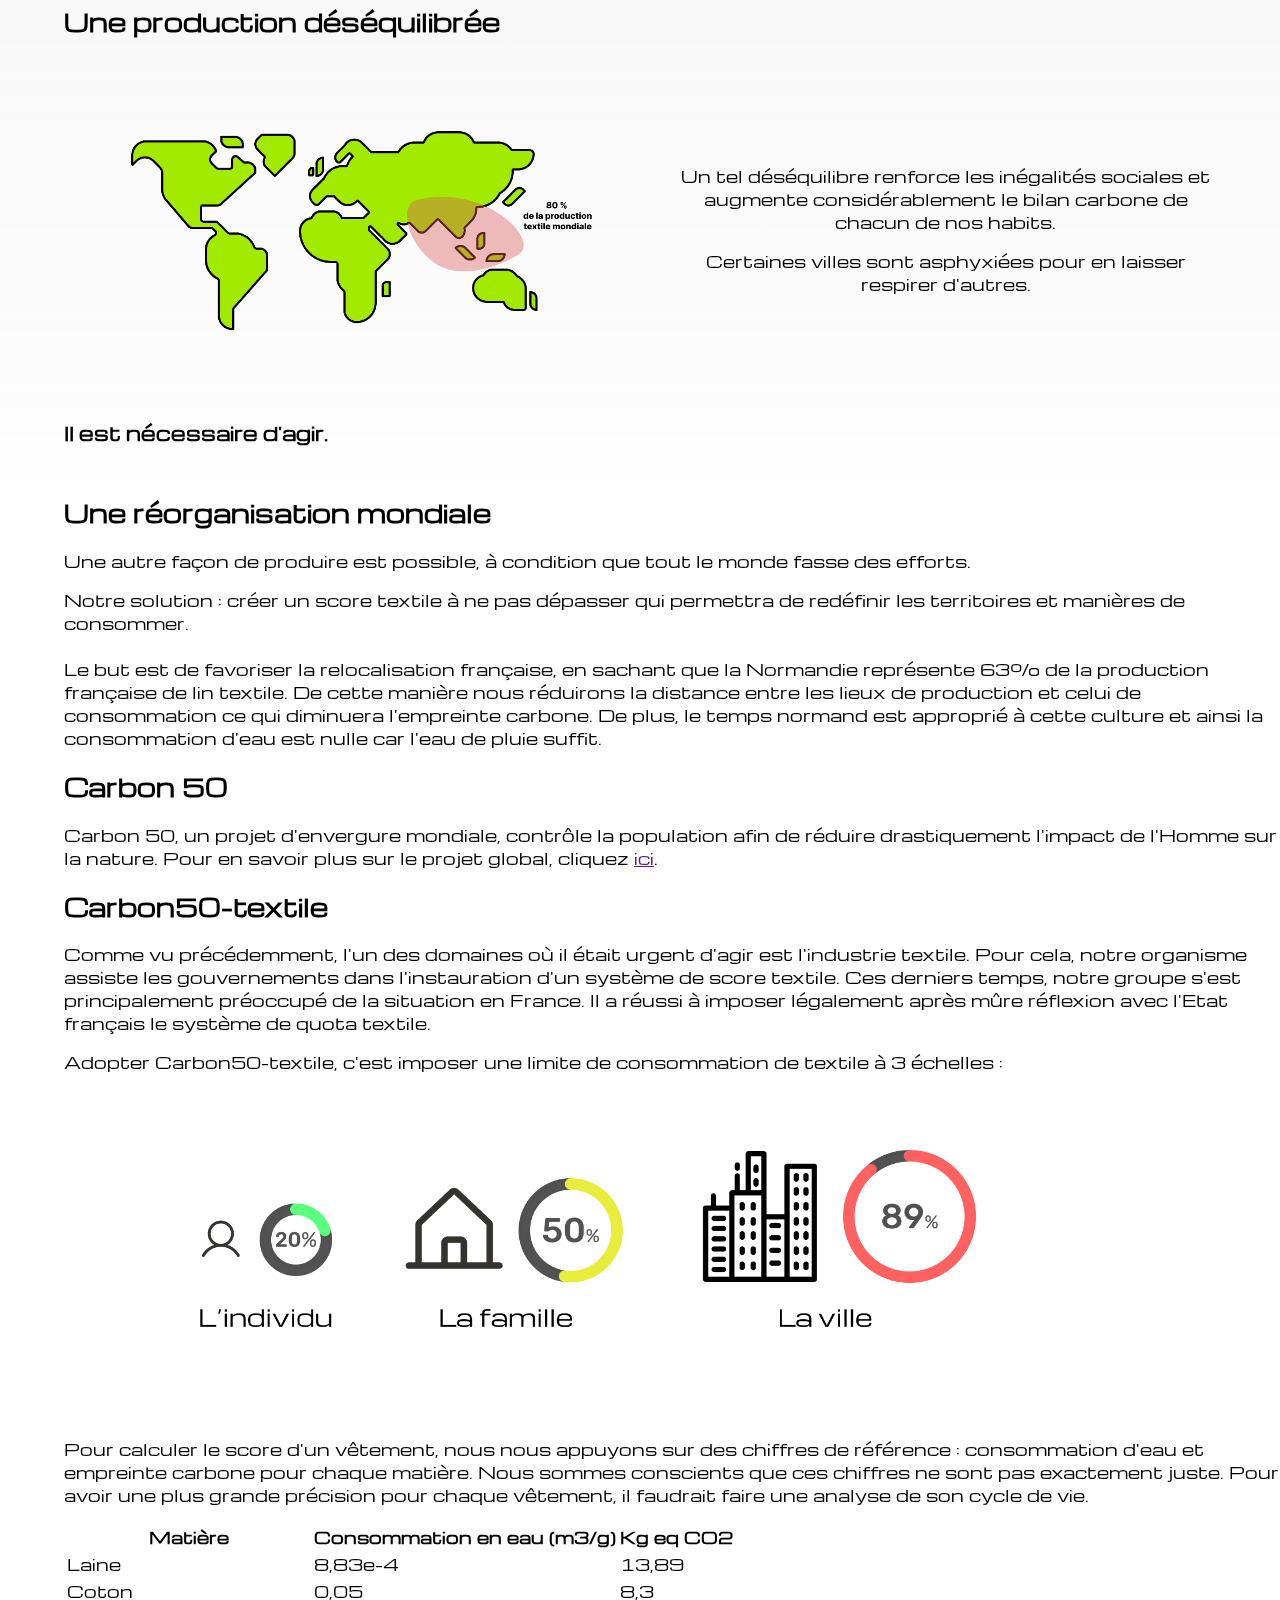
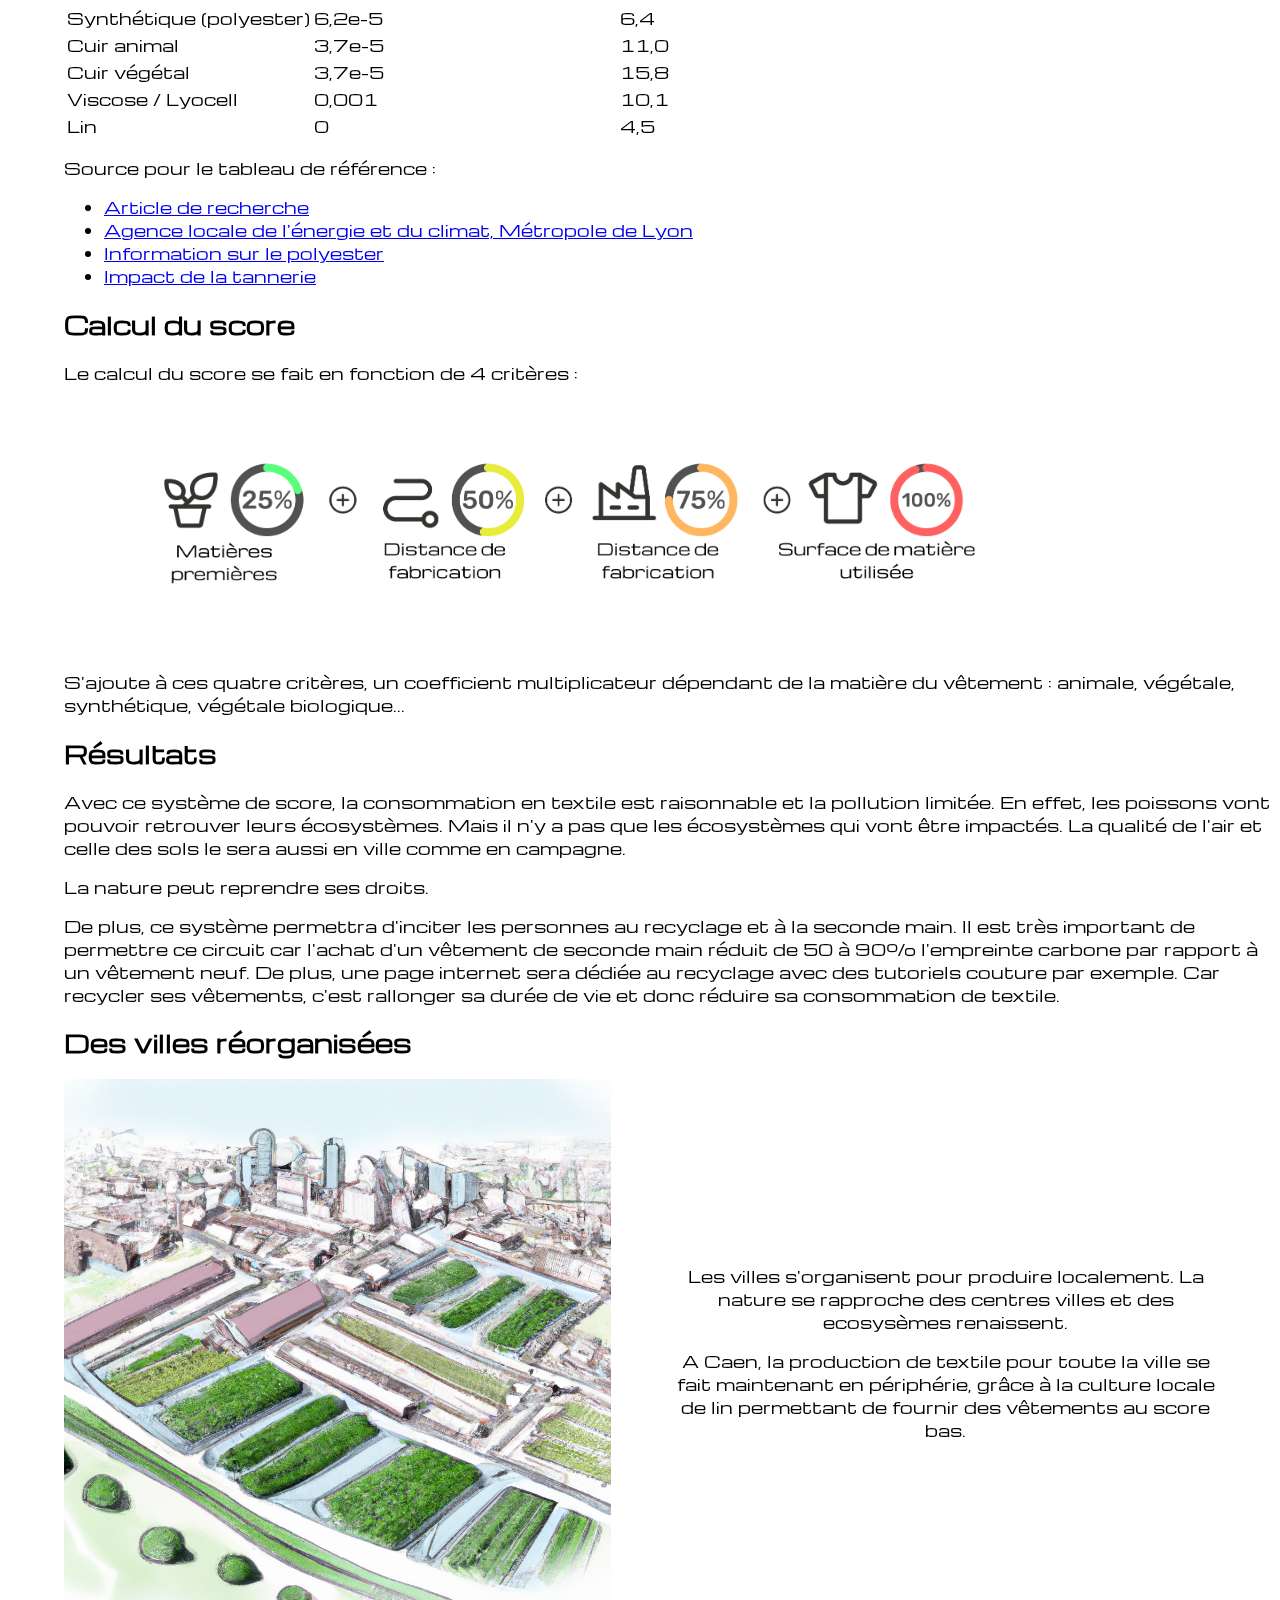
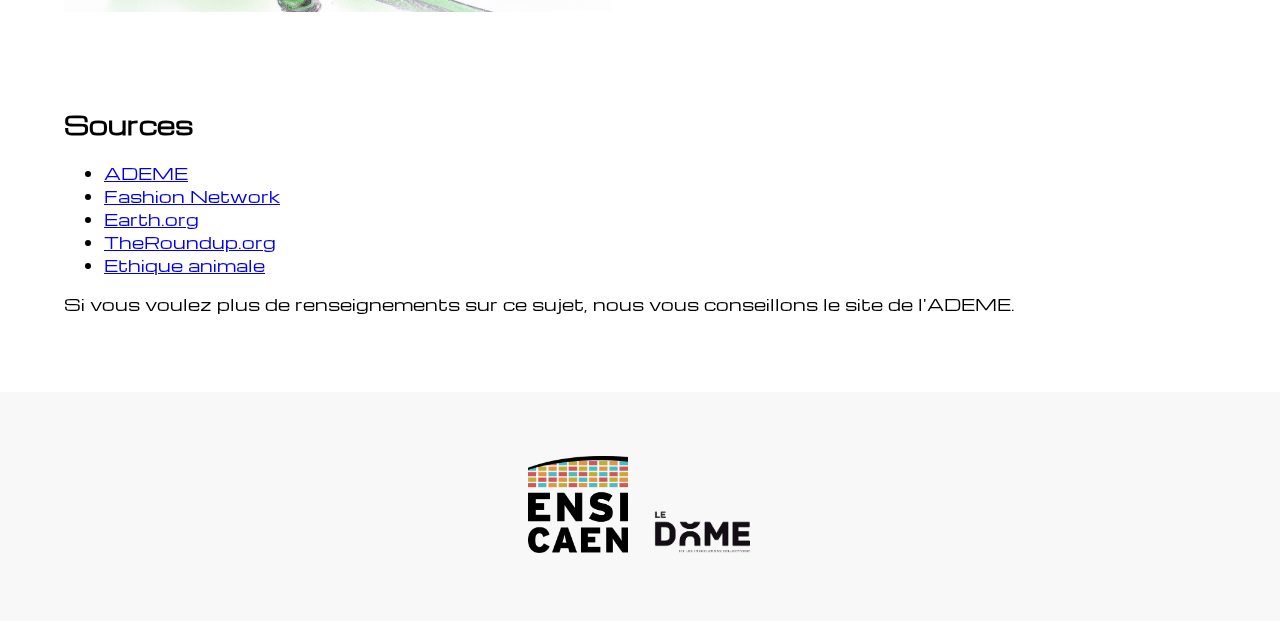
==== commit 9d828ebf: "last-changes" ====
--- a/pages/analyse.html
+++ b/pages/analyse.html
@@ -114,13 +114,13 @@
             </div>
         </div>
         <div class="content">
-            <h2>Une production désiquilibrée</h2>
+            <h2>Une production déséquilibrée</h2>
             <div class="origins-container">
                 <div class="worldMap-container">
                     <img src="../assets/World Map.png" alt="world map">
                 </div>
                 <div class="text-container">
-                    <p>Un tel désiquilibre renforce les ingégalités sociales et augmente considérablement le bilan
+                    <p>Un tel déséquilibre renforce les inégalités sociales et augmente considérablement le bilan
                         carbone
                         de chacun de nos habits.</p>
                     <p>Certaines villes sont asphyxiées pour en laisser respirer d'autres.</p>
@@ -239,7 +239,7 @@
 
     <div class="content">
         <h2>Résultats</h2>
-        <p>Avec ce sytème de score, la consommation en textile est raisonnable et la pollution limitée.
+        <p>Avec ce système de score, la consommation en textile est raisonnable et la pollution limitée.
             En effet, les poissons vont pouvoir retrouver leurs écosystèmes. Mais il n'y a pas que les écosystèmes qui
             vont être impactés.
             La qualité de l'air et celle des sols le sera aussi en ville comme en campagne.
@@ -248,7 +248,7 @@
         <p>De plus, ce système permettra d'inciter les personnes au recyclage et à la seconde main.
             Il est très important de permettre ce circuit car l'achat d'un vêtement de seconde main réduit de 50 à 90%
             l'empreinte carbone par rapport à un vêtement neuf.
-            De plus, une page internet sera dédié au recyclage avec des tutoriels couture par exemple. Car recycler ses
+            De plus, une page internet sera dédiée au recyclage avec des tutoriels couture par exemple. Car recycler ses
             vêtements, c'est rallonger sa durée de vie et donc réduire sa consommation de textile.
         </p>
     </div>
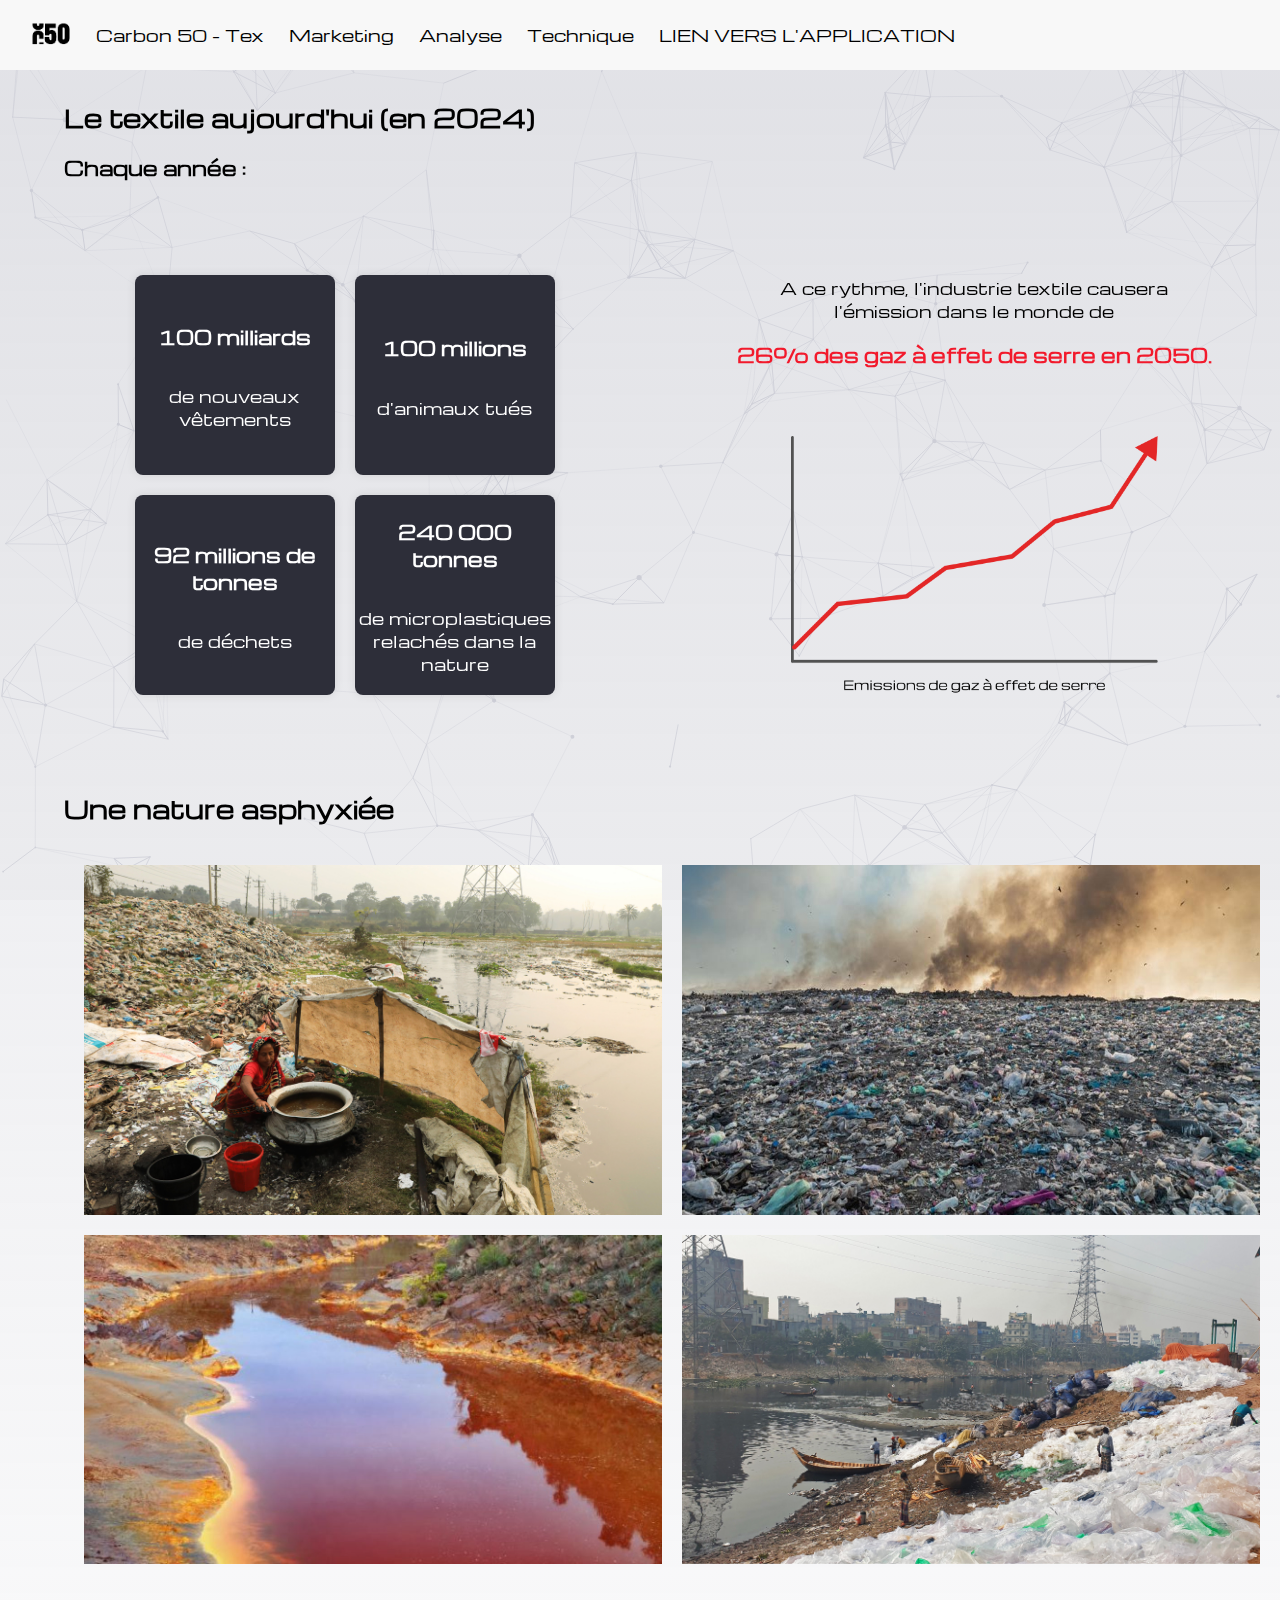
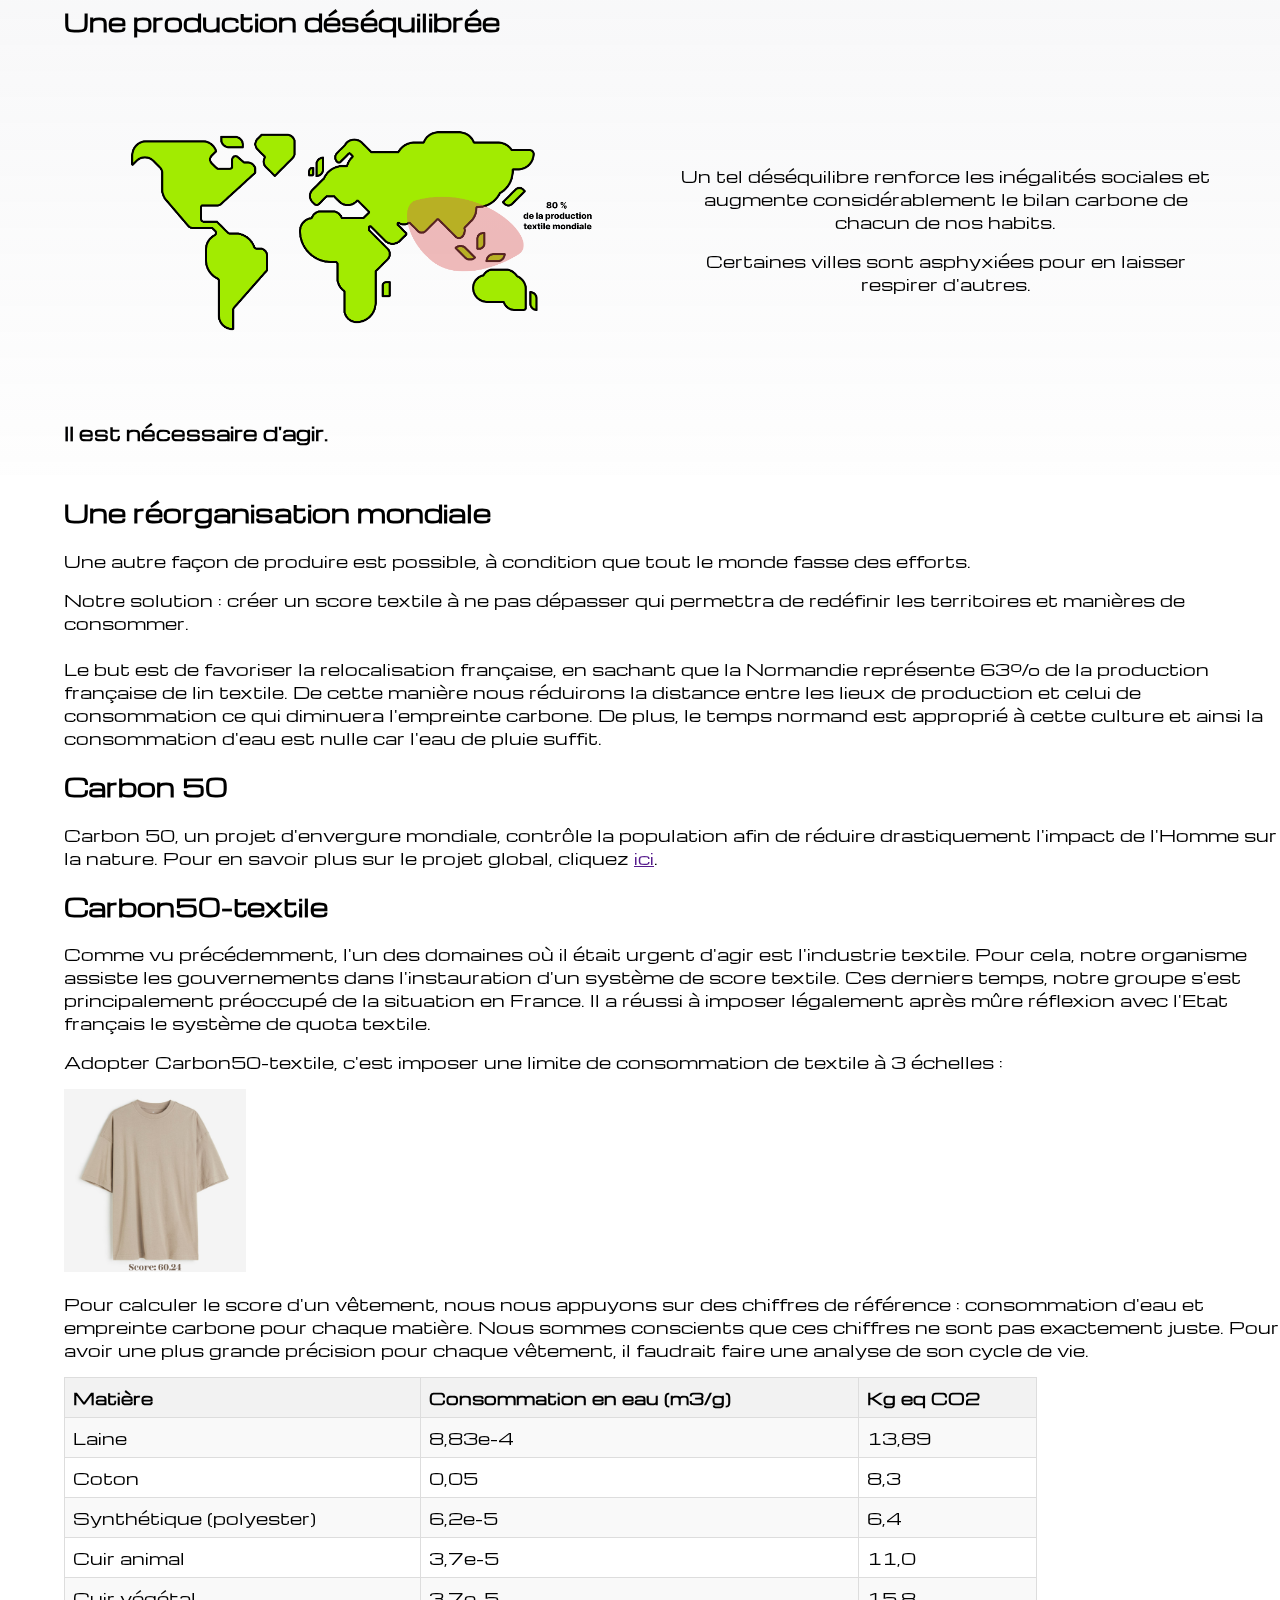
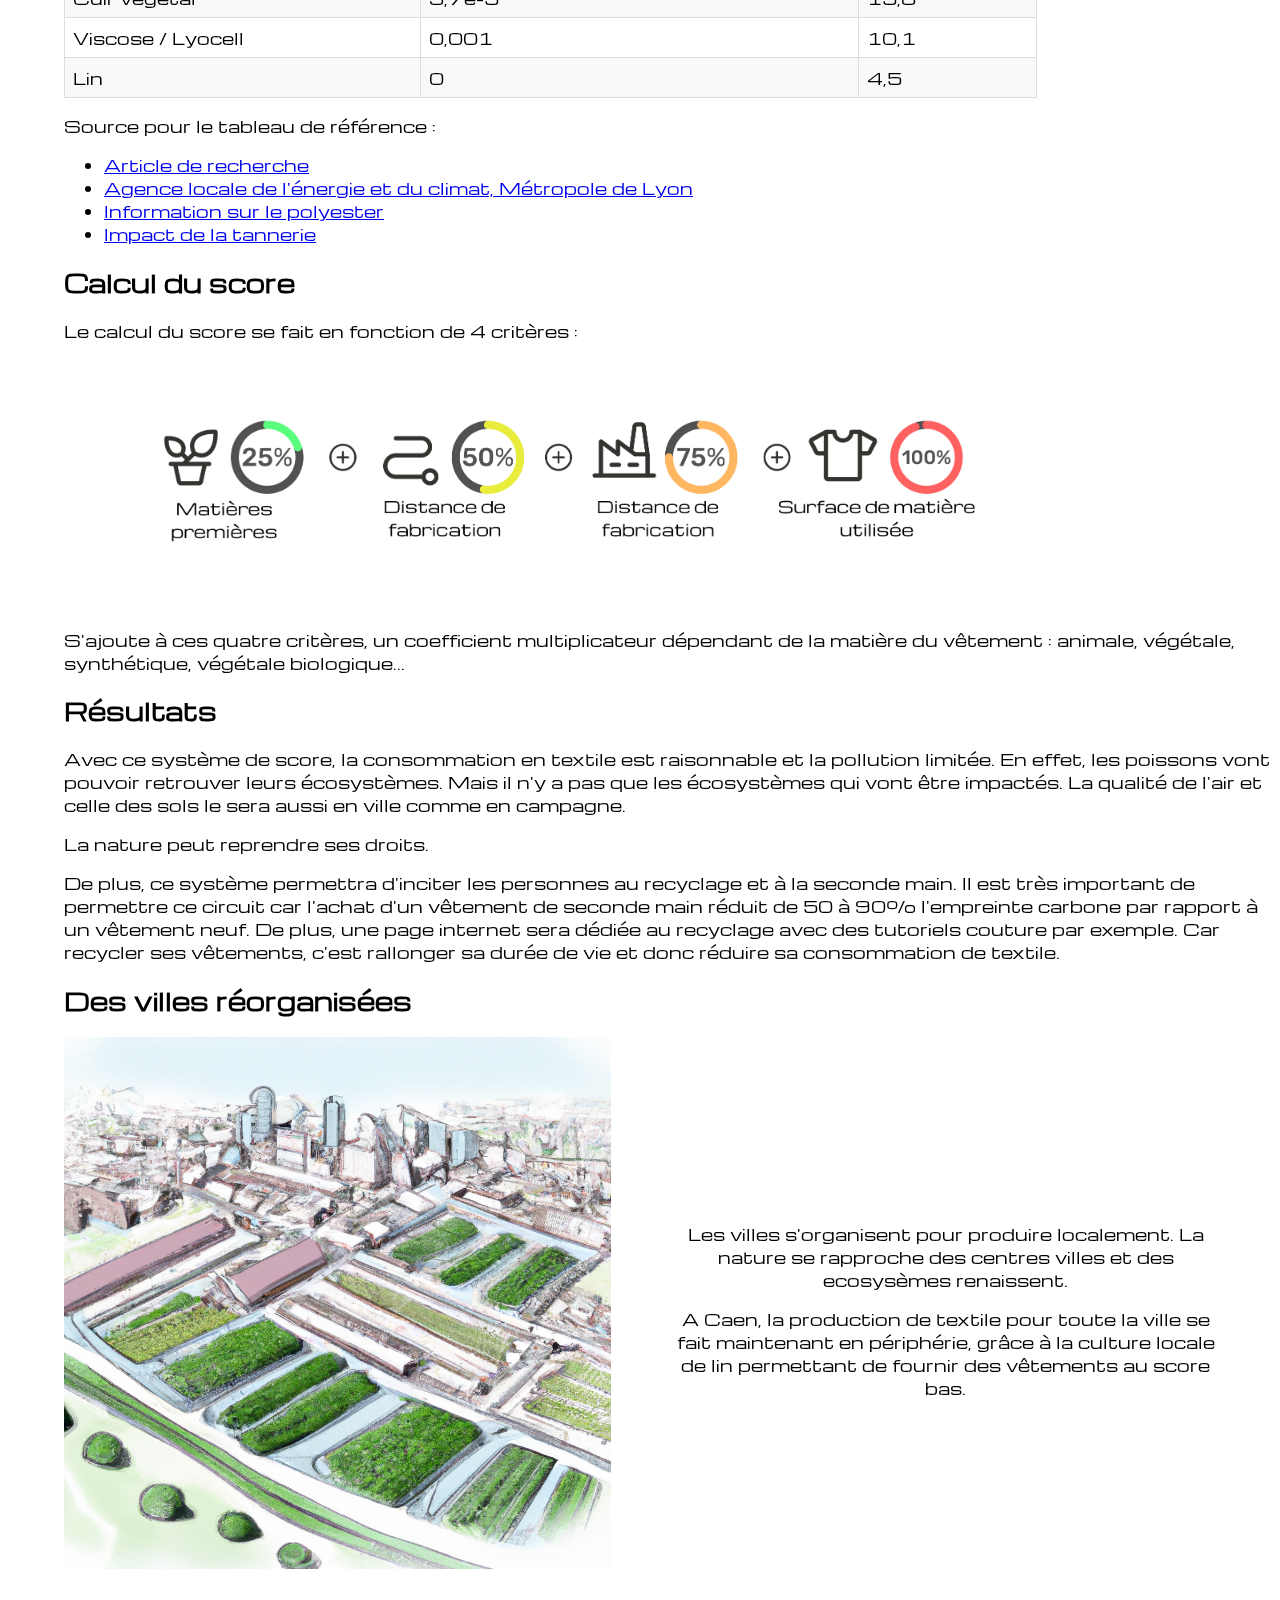
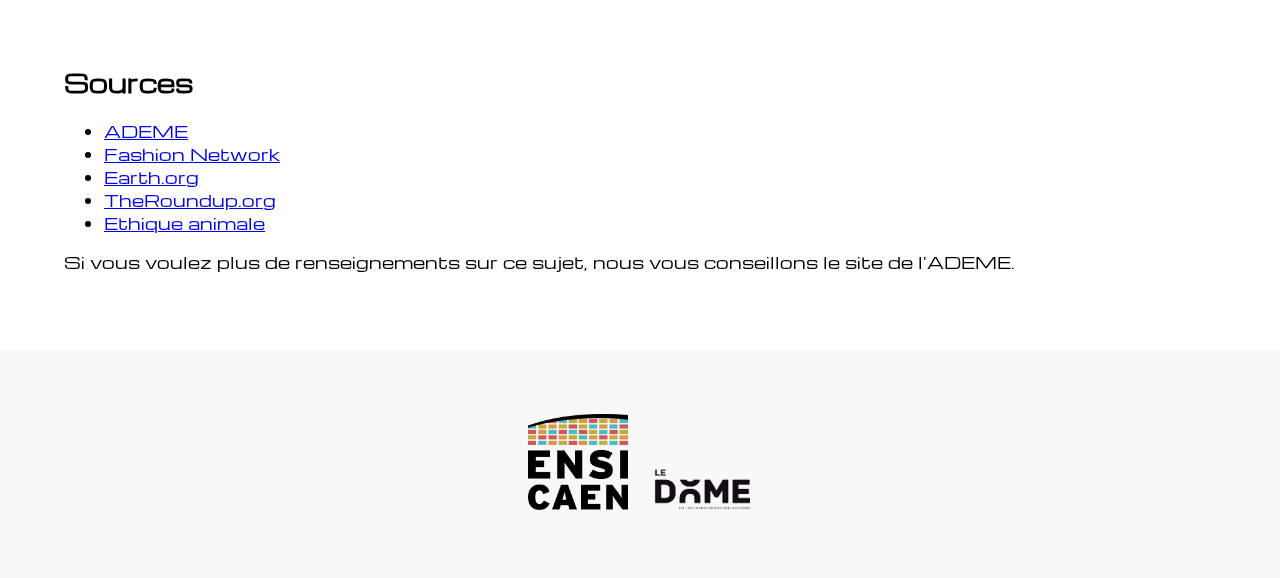
==== commit 29306cd3: "style" ====
--- a/pages/analyse.html
+++ b/pages/analyse.html
@@ -32,6 +32,7 @@
                 <li><a href="marketing.html">Marketing</a></li>
                 <li><a href="analyse.html">Analyse</a></li>
                 <li><a href="technique.html">Technique</a></li>
+                <li><a href="http://192.93.212.213:8443" target="_blank">LIEN VERS L'APPLICATION</a></li>
             </ul>
         </nav>
     </header>
@@ -165,7 +166,7 @@
         <p>Adopter Carbon50-textile, c'est imposer une limite de consommation de textile à 3 échelles : </p>
 
 
-        <div class="score-container">
+        <div class="shirt-container">
             <img src="../assets/score.png" alt="score illustration">
         </div>
 
--- a/analyse.css
+++ b/analyse.css
@@ -13,7 +13,7 @@
     padding-top: 10px;
     padding-bottom: 10px;
     top: 0;
-    z-index: 1;
+    z-index: 100;
     left: 0;
     right: 0;
     height: 50px;
@@ -214,4 +214,31 @@
     width: 100px;
     height: auto;
     margin: 0 10px;
+}
+
+.shirt-container img {
+    width: 15%
+}
+
+table {
+    border-collapse: collapse;
+    width: 80%;
+}
+
+th, td {
+    border: 1px solid #dddddd;
+    text-align: left;
+    padding: 8px;
+}
+
+th {
+    background-color: #f2f2f2;
+}
+
+tr:nth-child(even) {
+    background-color: #f9f9f9;
+}
+
+tr:hover {
+    background-color: #cce5ff;
 }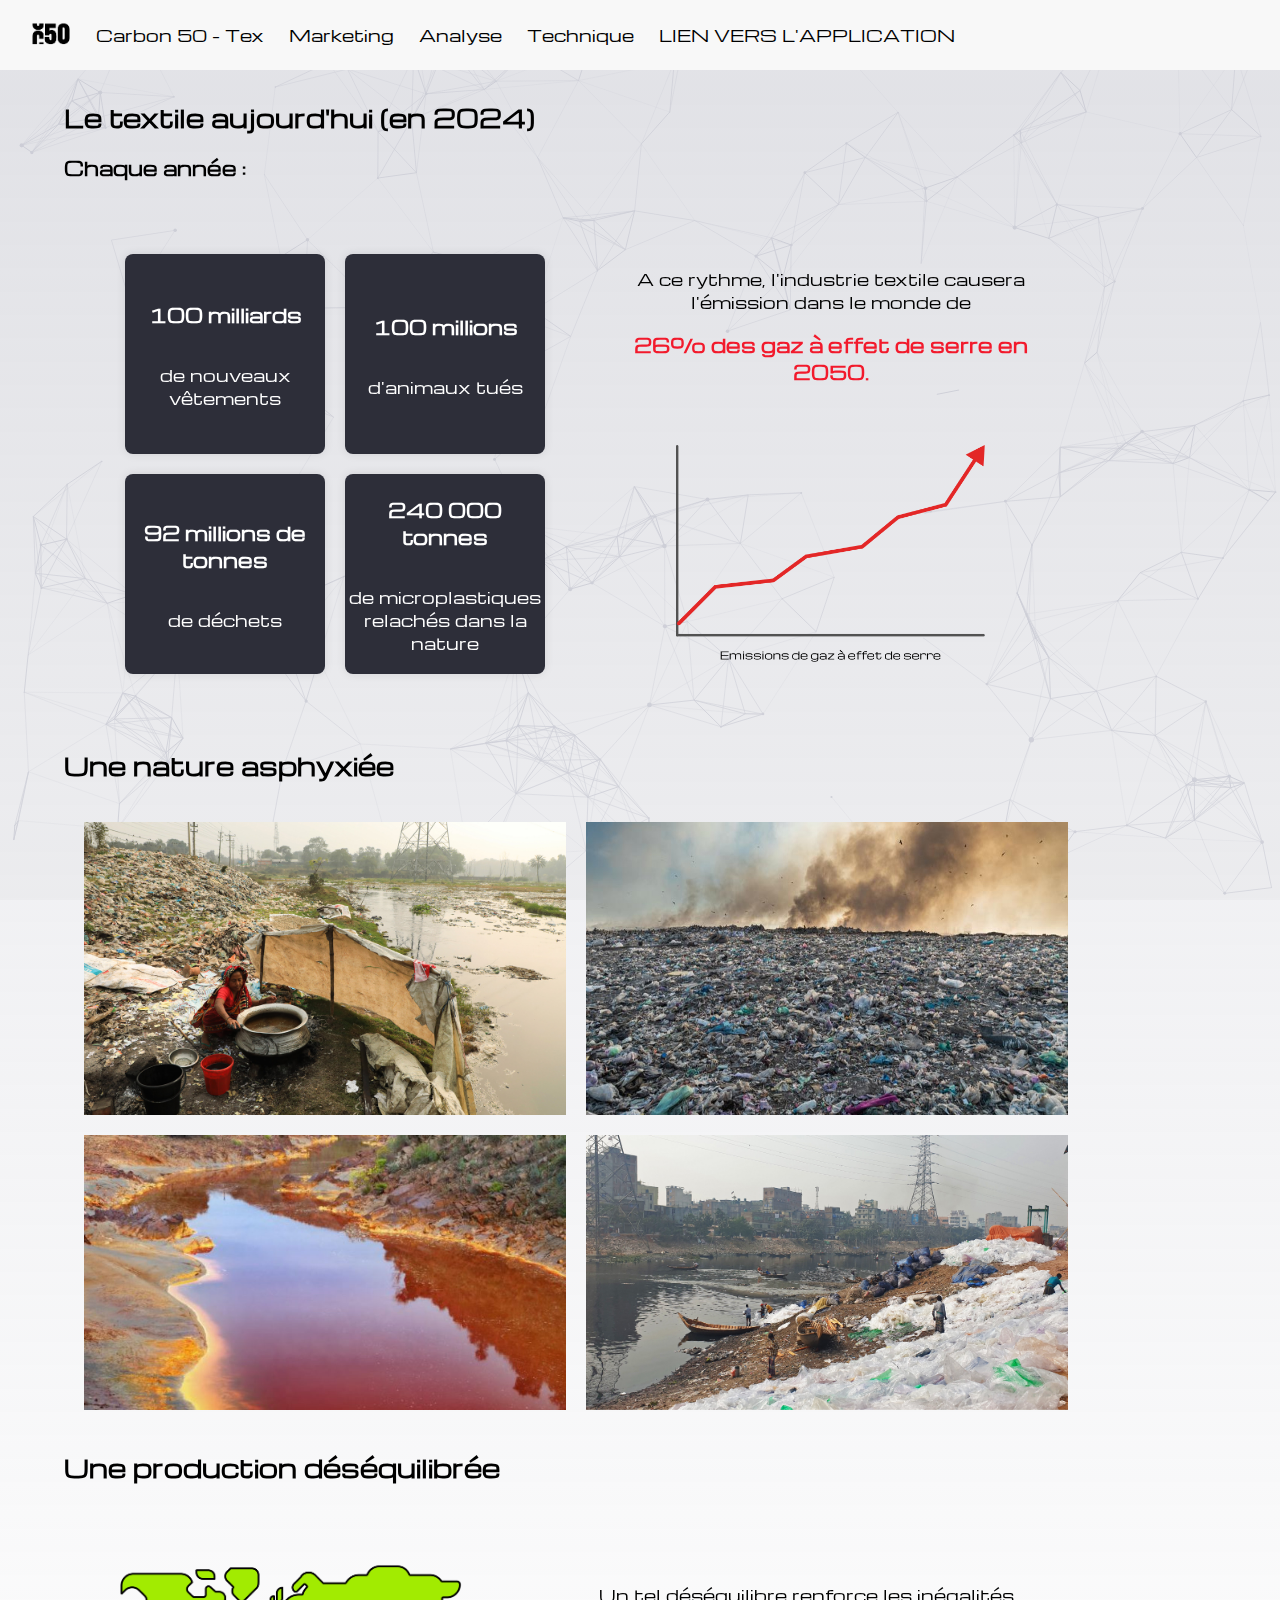
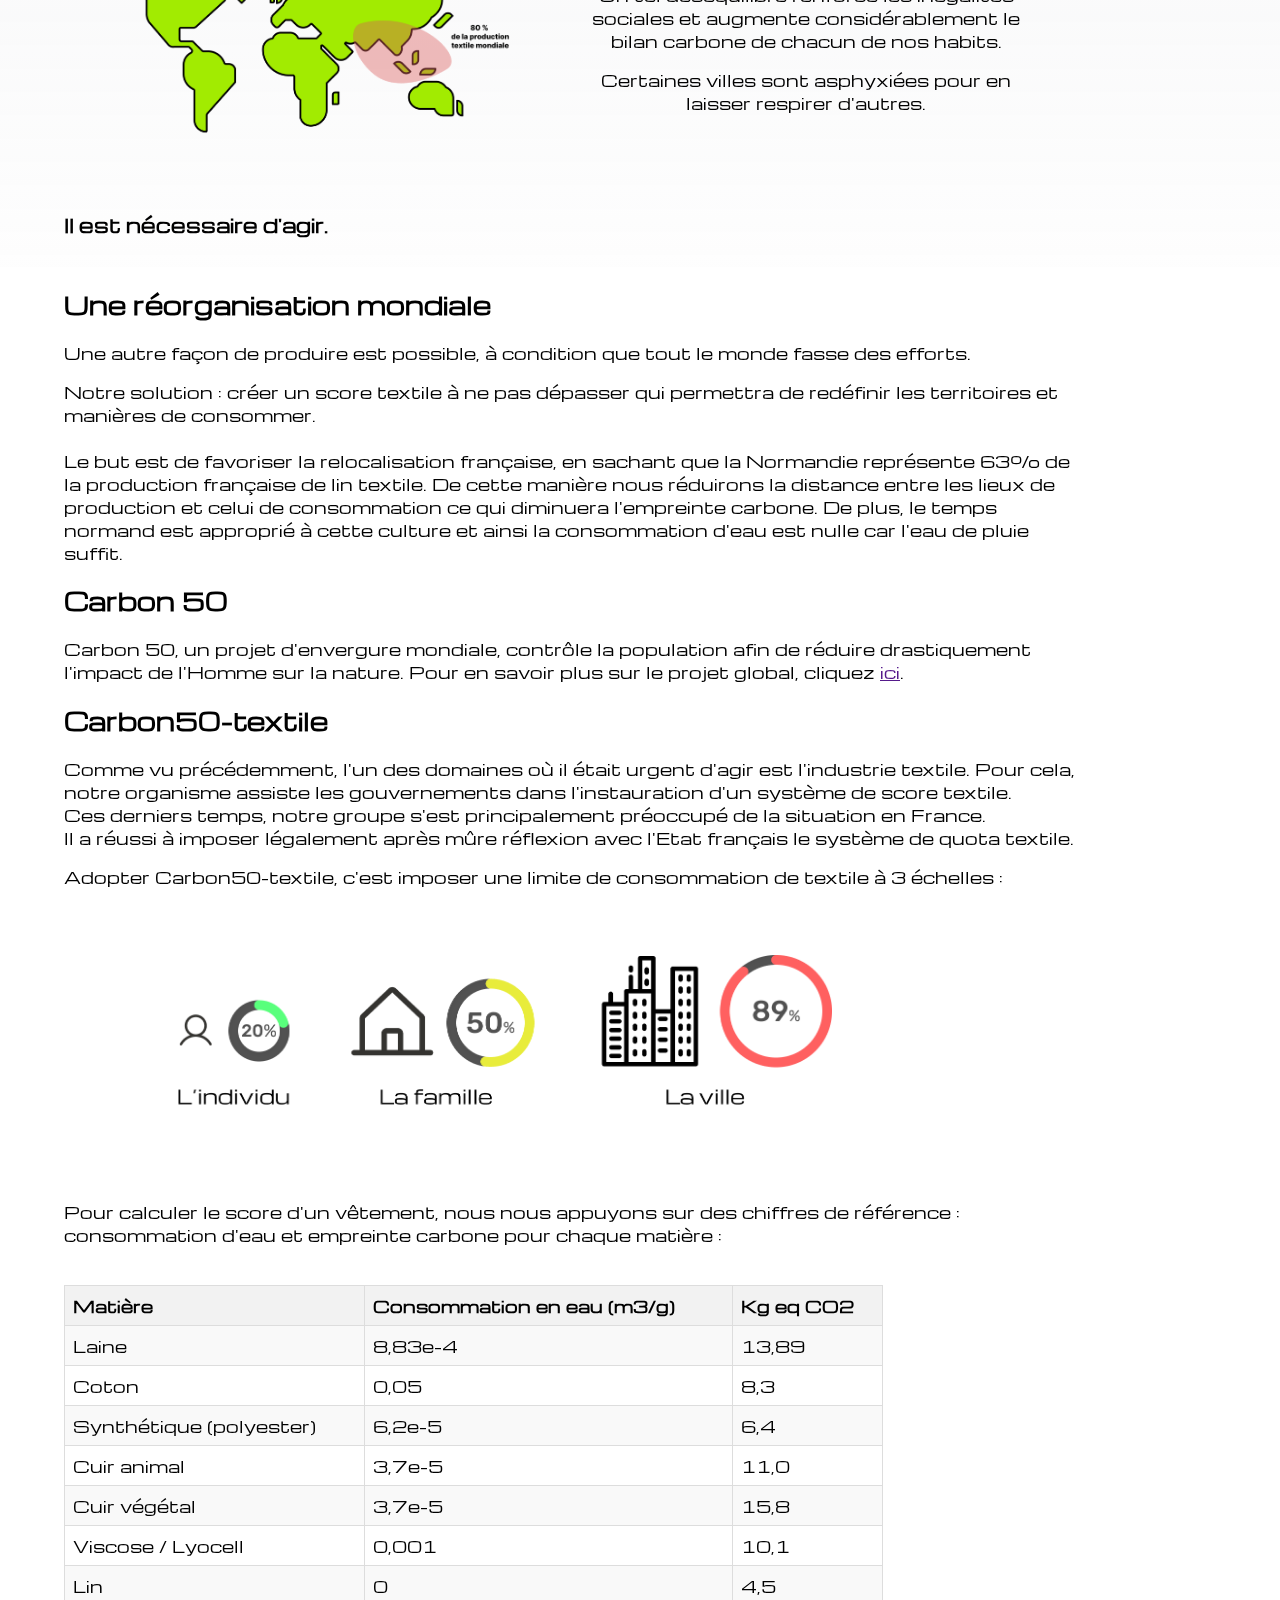
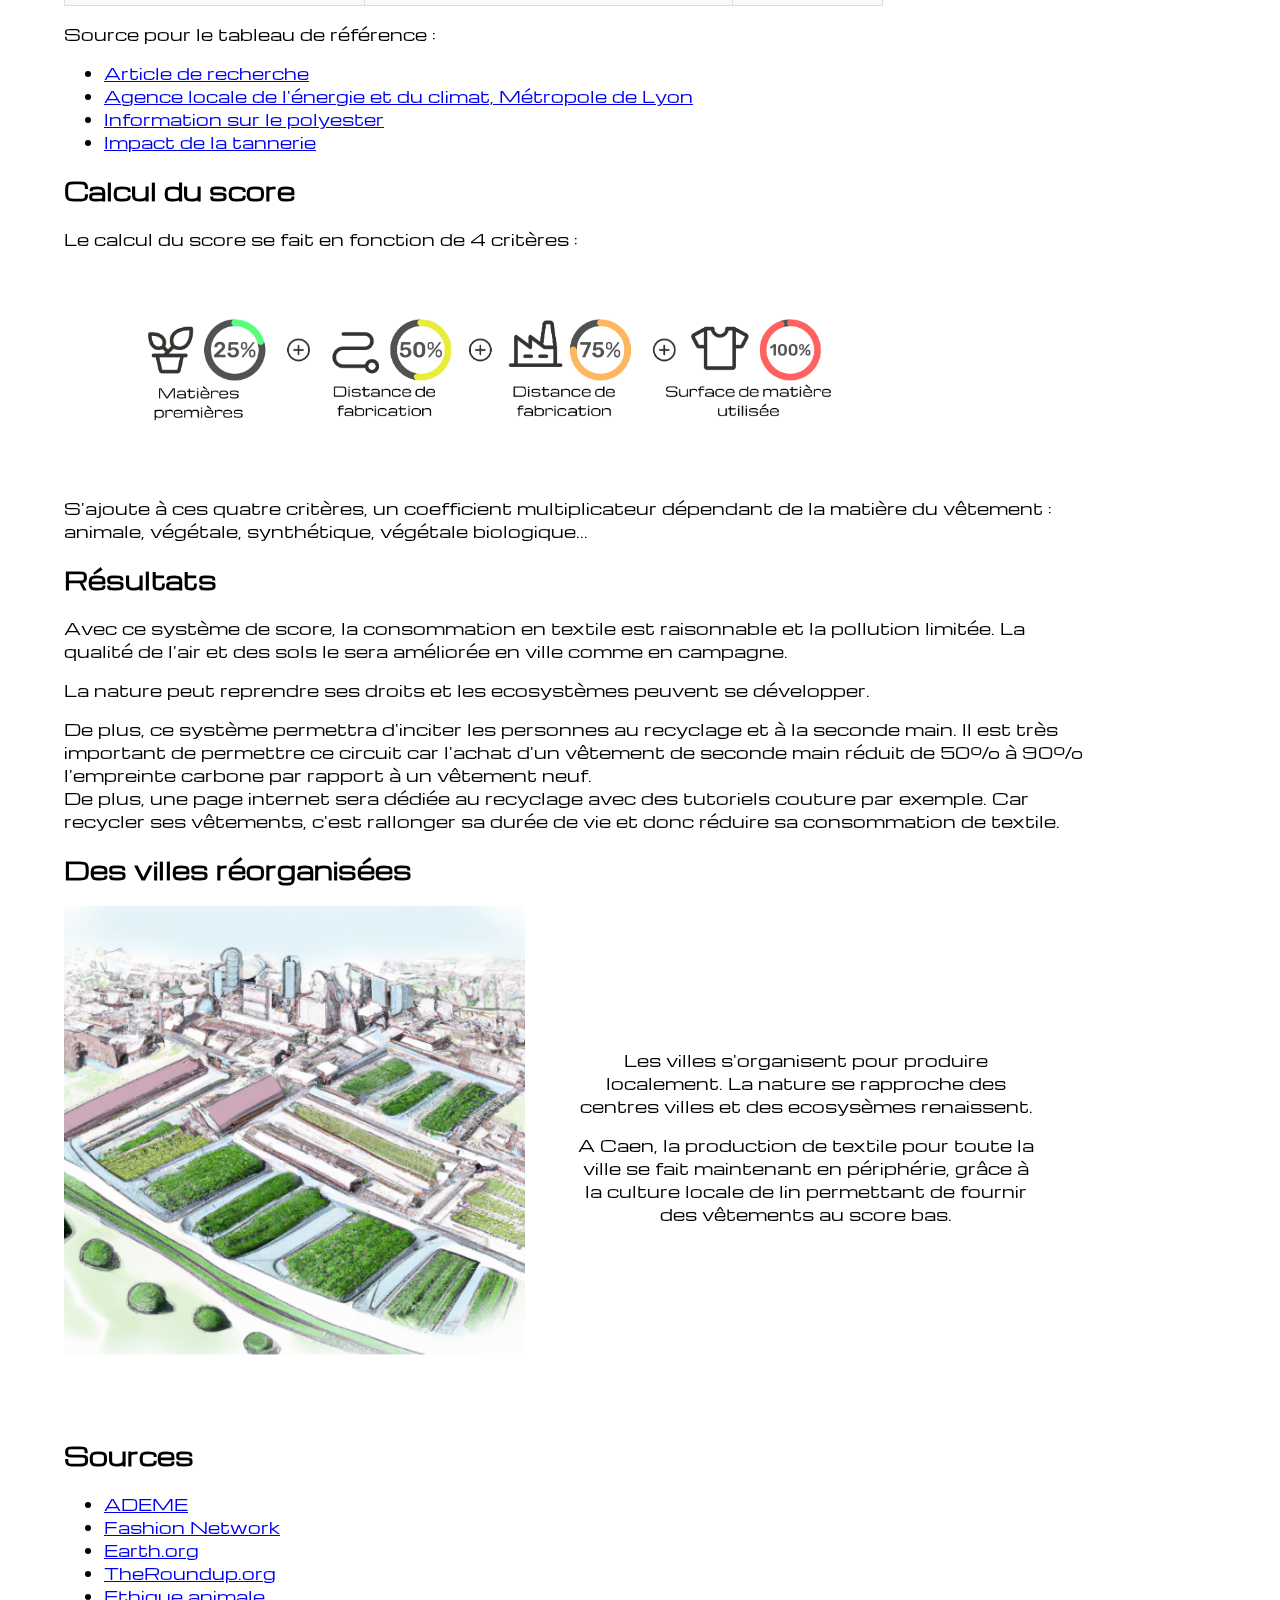
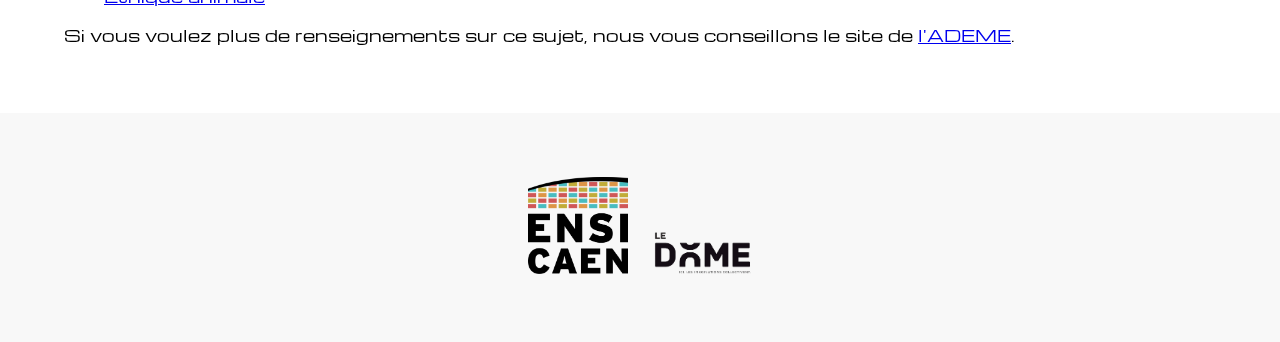
==== commit bd466a77: "final updates to vitrine site" ====
--- a/pages/analyse.html
+++ b/pages/analyse.html
@@ -158,20 +158,19 @@
         <h2>Carbon50-textile</h2>
         <p>Comme vu précédemment, l'un des domaines où il était urgent d'agir est l'industrie textile. Pour cela, notre
             organisme assiste les
-            gouvernements dans l'instauration d'un système de score textile.
-            Ces derniers temps, notre groupe s'est principalement préoccupé de la situation en France.
+            gouvernements dans l'instauration d'un système de score textile.<br>
+            Ces derniers temps, notre groupe s'est principalement préoccupé de la situation en France.<br>
             Il a réussi à imposer légalement après mûre réflexion avec l'Etat français le système de quota textile.
         </p>
 
         <p>Adopter Carbon50-textile, c'est imposer une limite de consommation de textile à 3 échelles : </p>
 
 
-        <div class="shirt-container">
-            <img src="../assets/score.png" alt="score illustration">
-        </div>
-
-        <p>Pour calculer le score d'un vêtement, nous nous appuyons sur des chiffres de référence : consommation d'eau et empreinte carbone pour chaque matière. Nous sommes conscients que ces chiffres ne sont pas exactement juste. 
-            Pour avoir une plus grande précision pour chaque vêtement, il faudrait faire une analyse de son cycle de vie.
+        <div class="score-container">
+            <img src="../assets/score-ville.png" alt="score illustration">
+        </div>
+
+        <p>Pour calculer le score d'un vêtement, nous nous appuyons sur des chiffres de référence : consommation d'eau et empreinte carbone pour chaque matière :<br>
             <br>
             <table>
                 <tr>
@@ -216,7 +215,7 @@
                 </tr>
             </table>
         </p>
-        <p>Source pour le tableau de référence : 
+        <p>Source pour le tableau de référence :
             <ul>
                 <li><a href="https://www.researchgate.net/figure/Average-water-consumption-for-various-types-of-fabric_tbl5_281104248">Article de recherche</a></li>
                 <li><a href="https://www.alec-lyon.org/2700-litres-deau-dans-mon-t-shirt/">Agence locale de l'énergie et du climat, Métropole de Lyon</a></li>
@@ -241,14 +240,12 @@
     <div class="content">
         <h2>Résultats</h2>
         <p>Avec ce système de score, la consommation en textile est raisonnable et la pollution limitée.
-            En effet, les poissons vont pouvoir retrouver leurs écosystèmes. Mais il n'y a pas que les écosystèmes qui
-            vont être impactés.
-            La qualité de l'air et celle des sols le sera aussi en ville comme en campagne.
-        </p>
-        <p>La nature peut reprendre ses droits.</p>
+            La qualité de l'air et des sols le sera améliorée en ville comme en campagne.
+        </p>
+        <p>La nature peut reprendre ses droits et les ecosystèmes peuvent se développer.</p>
         <p>De plus, ce système permettra d'inciter les personnes au recyclage et à la seconde main.
-            Il est très important de permettre ce circuit car l'achat d'un vêtement de seconde main réduit de 50 à 90%
-            l'empreinte carbone par rapport à un vêtement neuf.
+            Il est très important de permettre ce circuit car l'achat d'un vêtement de seconde main réduit de 50% à 90%
+            l'empreinte carbone par rapport à un vêtement neuf.<br>
             De plus, une page internet sera dédiée au recyclage avec des tutoriels couture par exemple. Car recycler ses
             vêtements, c'est rallonger sa durée de vie et donc réduire sa consommation de textile.
         </p>
@@ -288,7 +285,7 @@
                 <li><a href="https://www.animal-ethics.org/animaux-utilises-pour-habillement-introduction/#:~:text=Les%20élevages%20d'animaux%20à,des%20comportements%20stéréotypés%20et%20cannibales."
                         target="_blank">Ethique animale</a></li>
             </ul>
-            <p>Si vous voulez plus de renseignements sur ce sujet, nous vous conseillons le site de l'ADEME.</p>
+            <p>Si vous voulez plus de renseignements sur ce sujet, nous vous conseillons le site de <a href="https://www.ademe.fr">l'ADEME</a>.</p>
         </div>
     </div>
 
--- a/analyse.css
+++ b/analyse.css
@@ -47,7 +47,7 @@
 body {
     font-family: 'Michroma', sans-serif;
     overflow-x: hidden;
-    margin: 0;
+    margin: 0;   
 }
 
 .background {
@@ -74,6 +74,7 @@
 
 .content {
     margin-left: 5%;
+    width : 80%;
 }
 
 .squares-container {
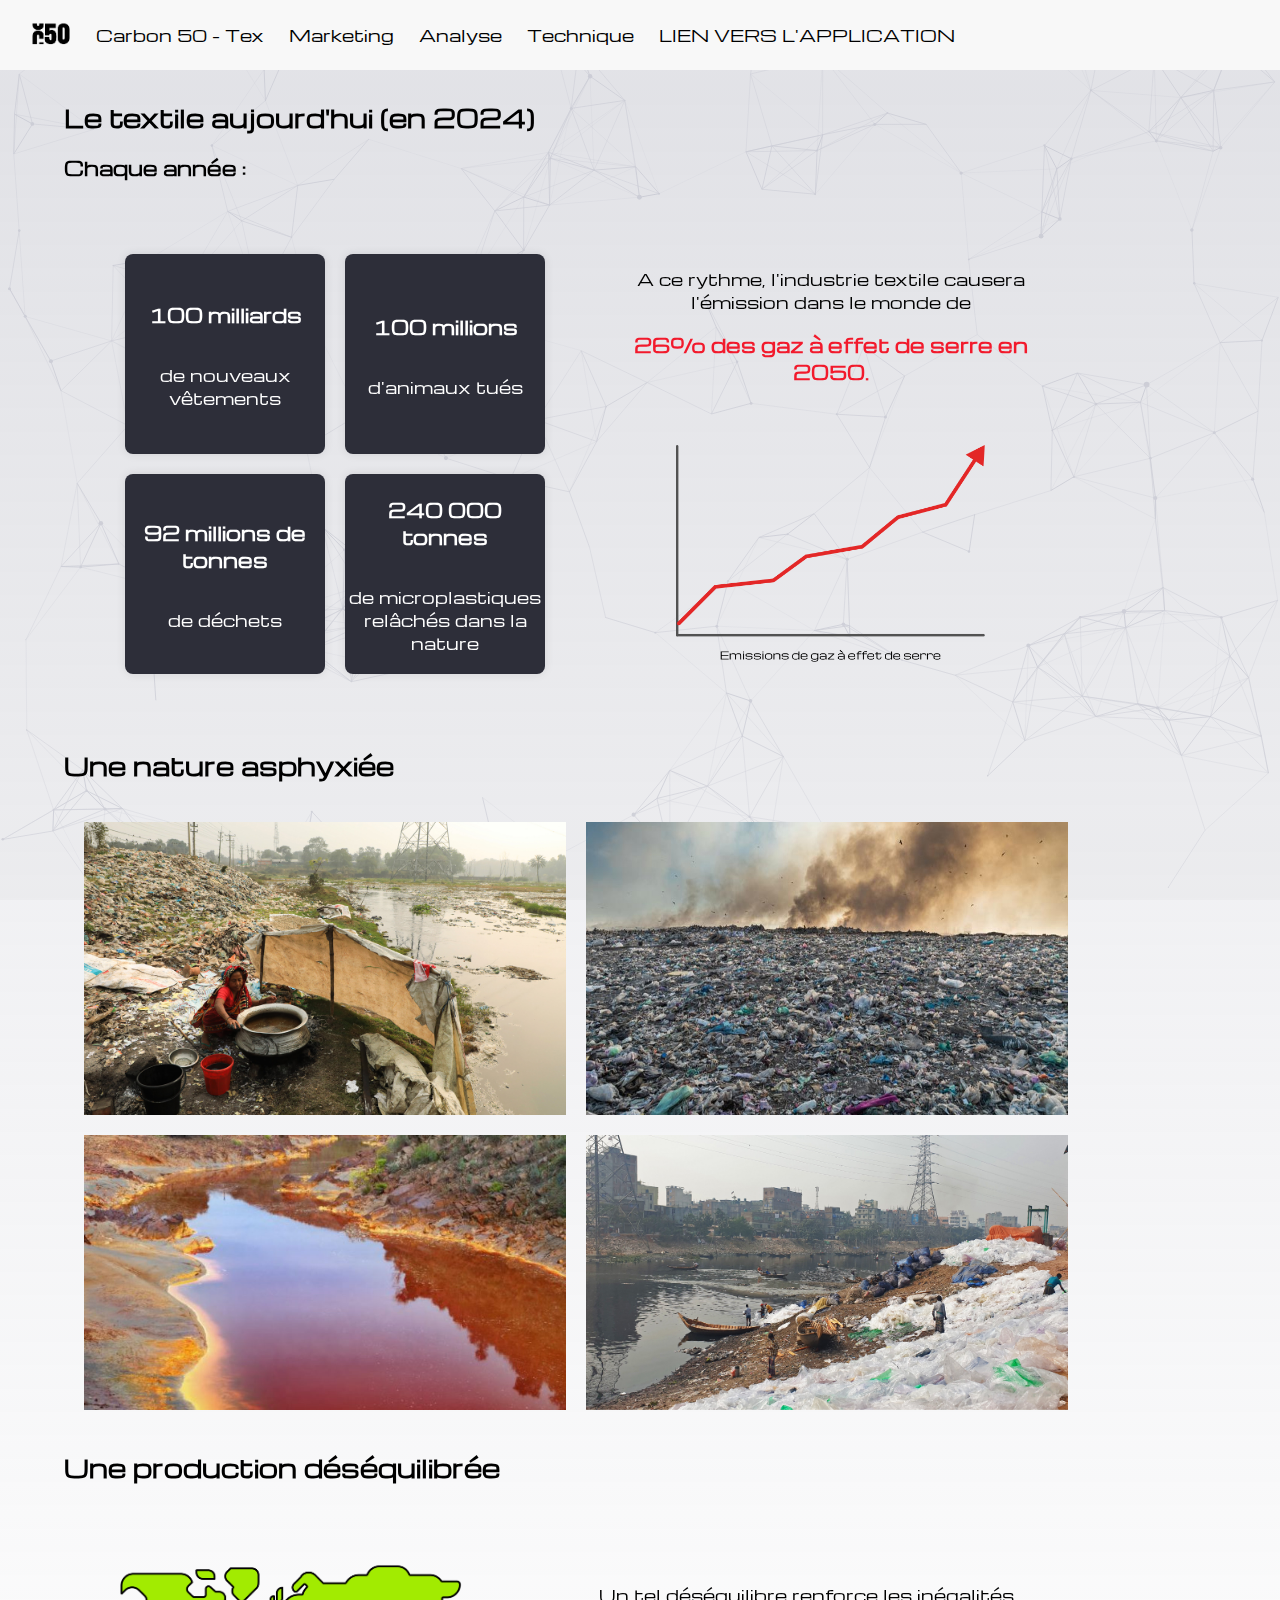
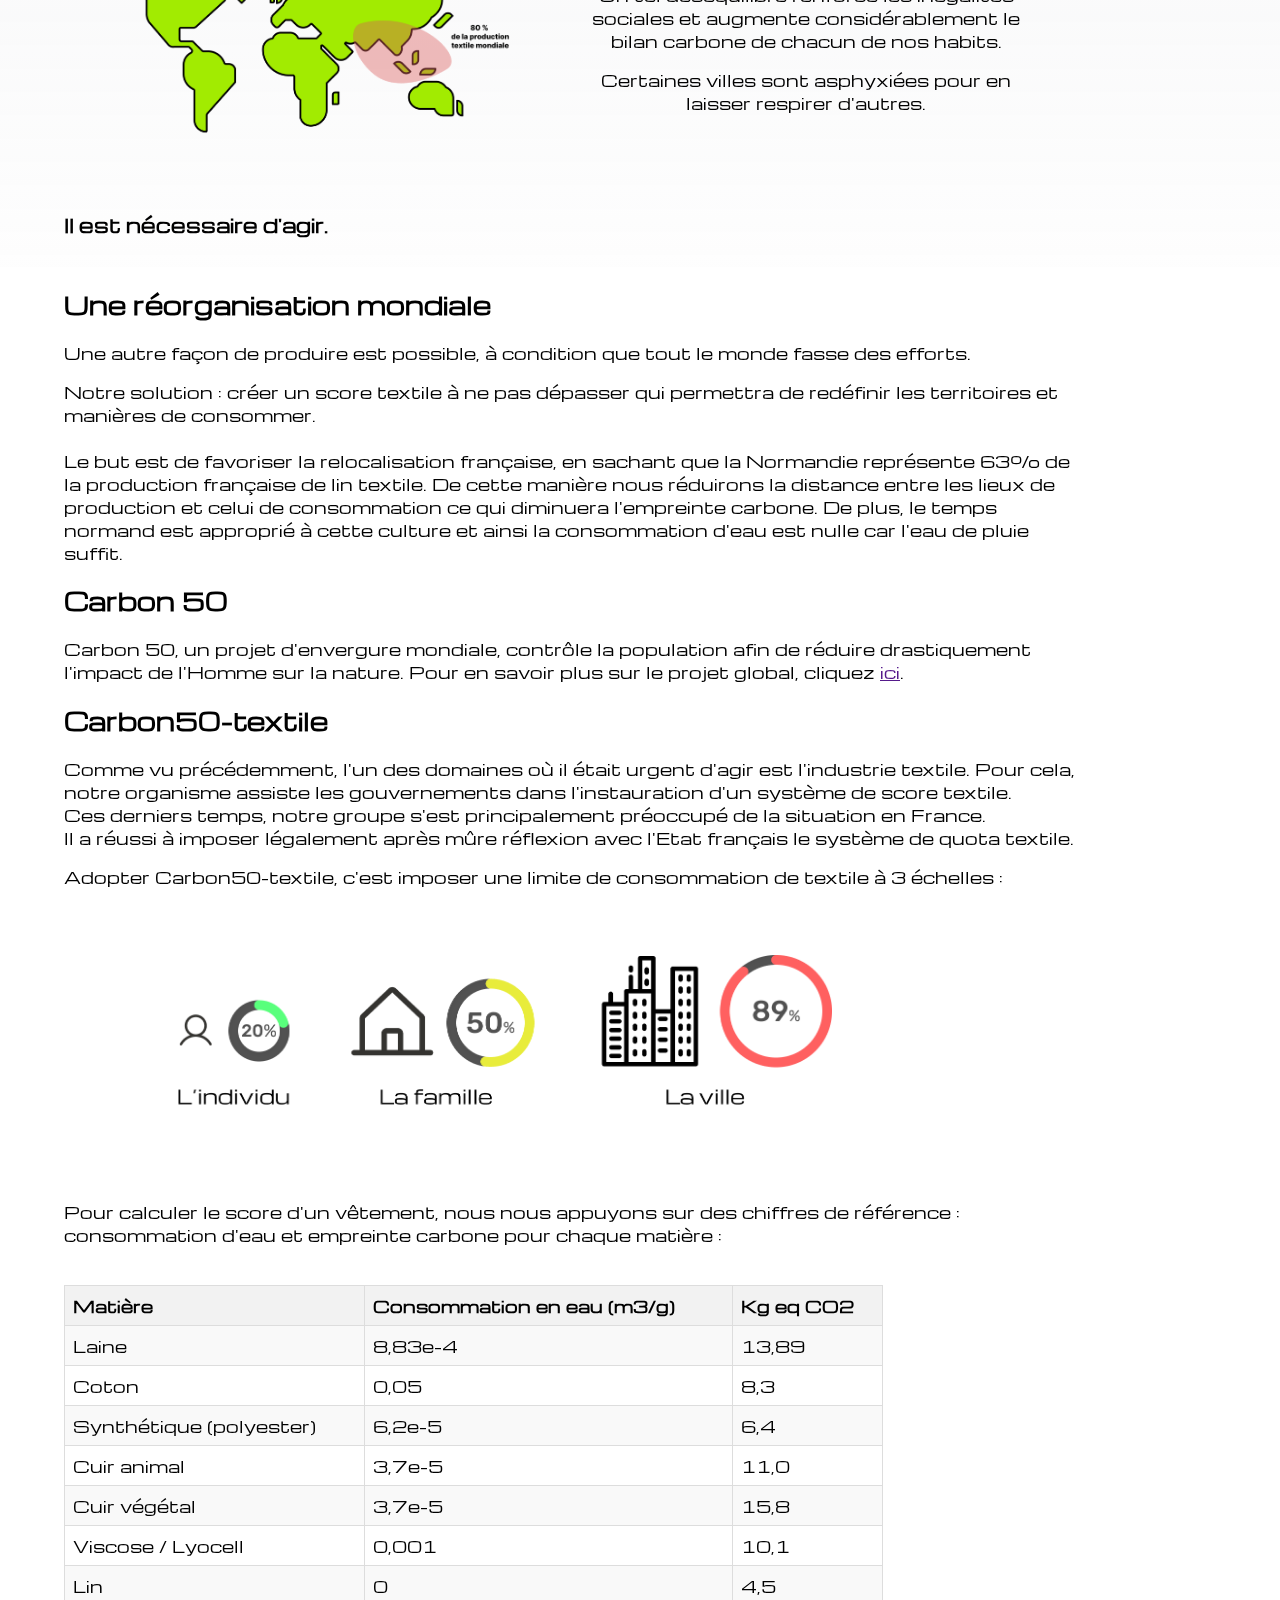
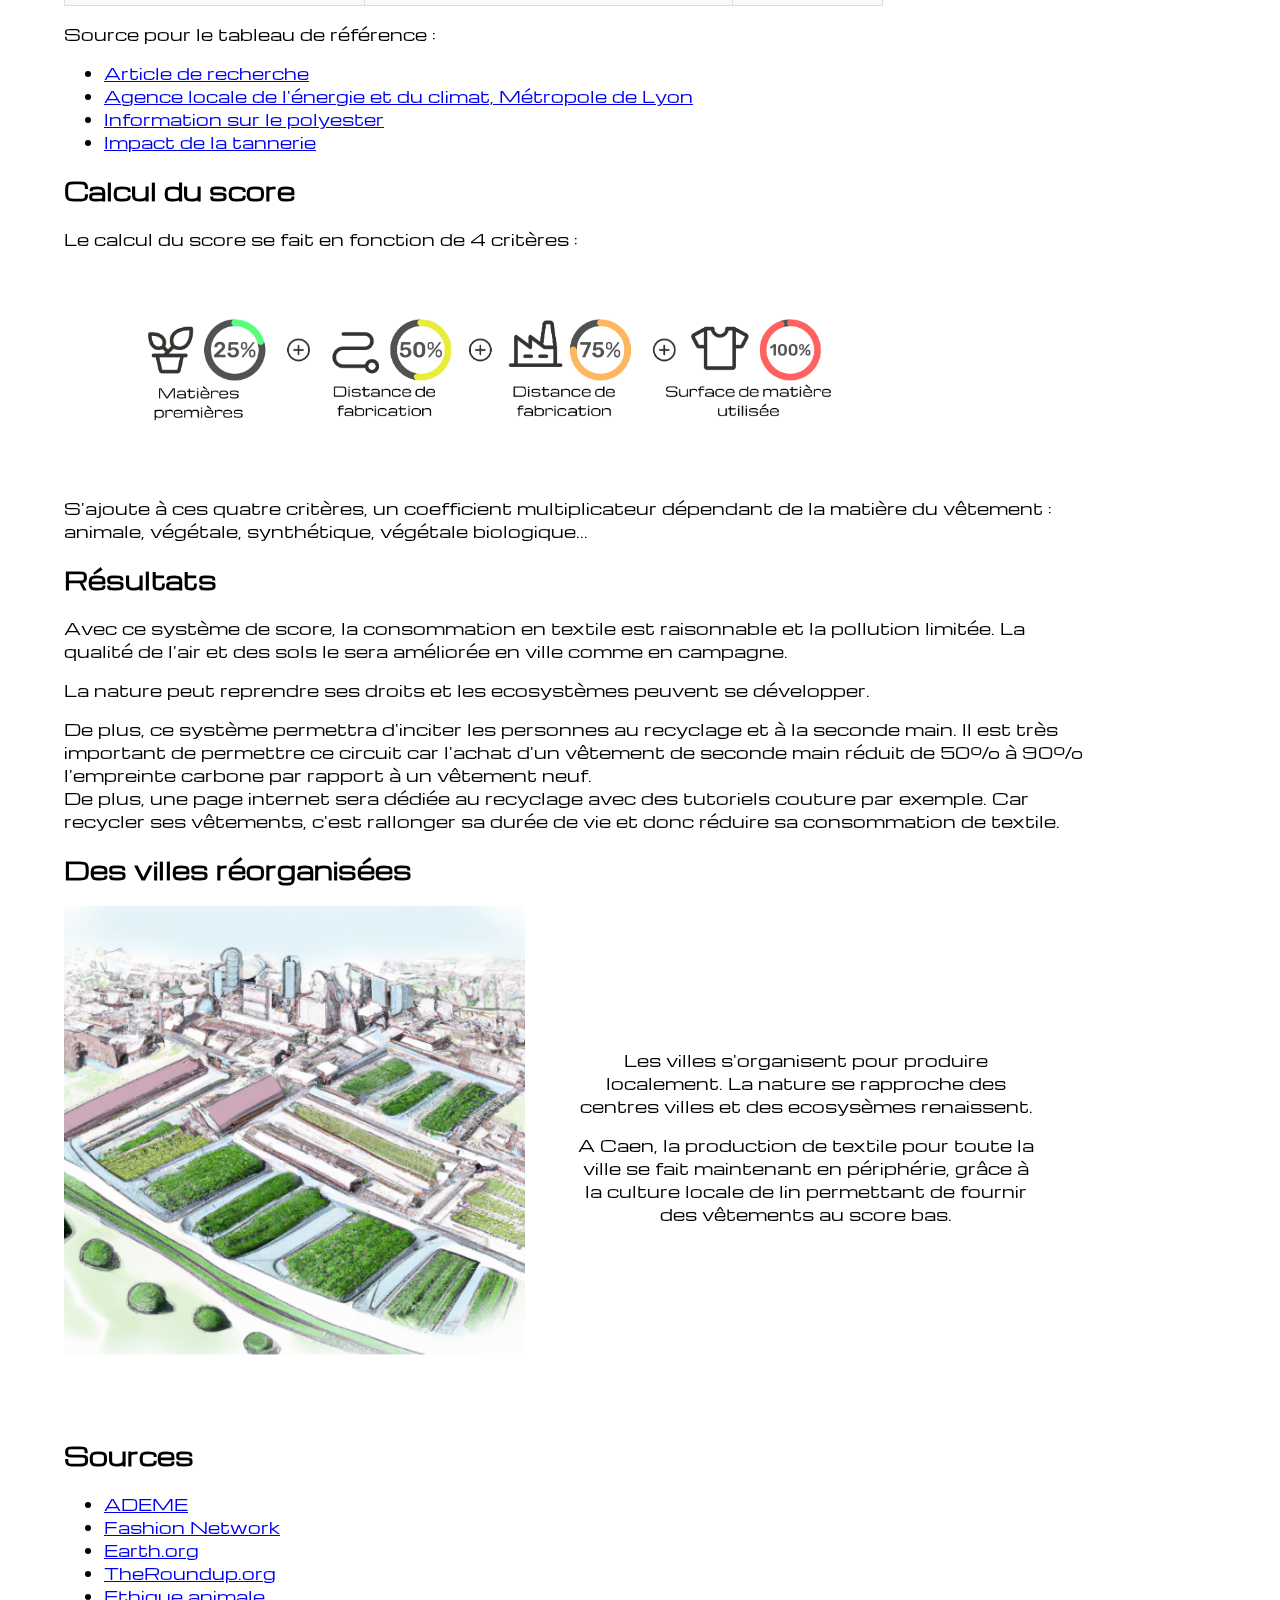
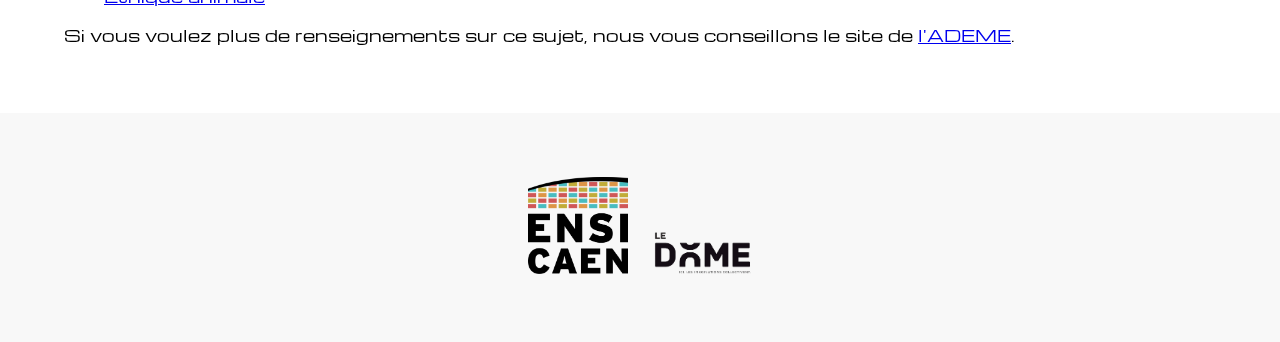
==== commit 228cf185: "correcting text mistakes" ====
--- a/pages/analyse.html
+++ b/pages/analyse.html
@@ -60,7 +60,7 @@
 
                     <div class="square">
                         <h3>240 000 tonnes</h3>
-                        <p>de microplastiques relachés dans la nature</p>
+                        <p>de microplastiques relâchés dans la nature</p>
                     </div>
                 </div>
                 <div class="text-container">
